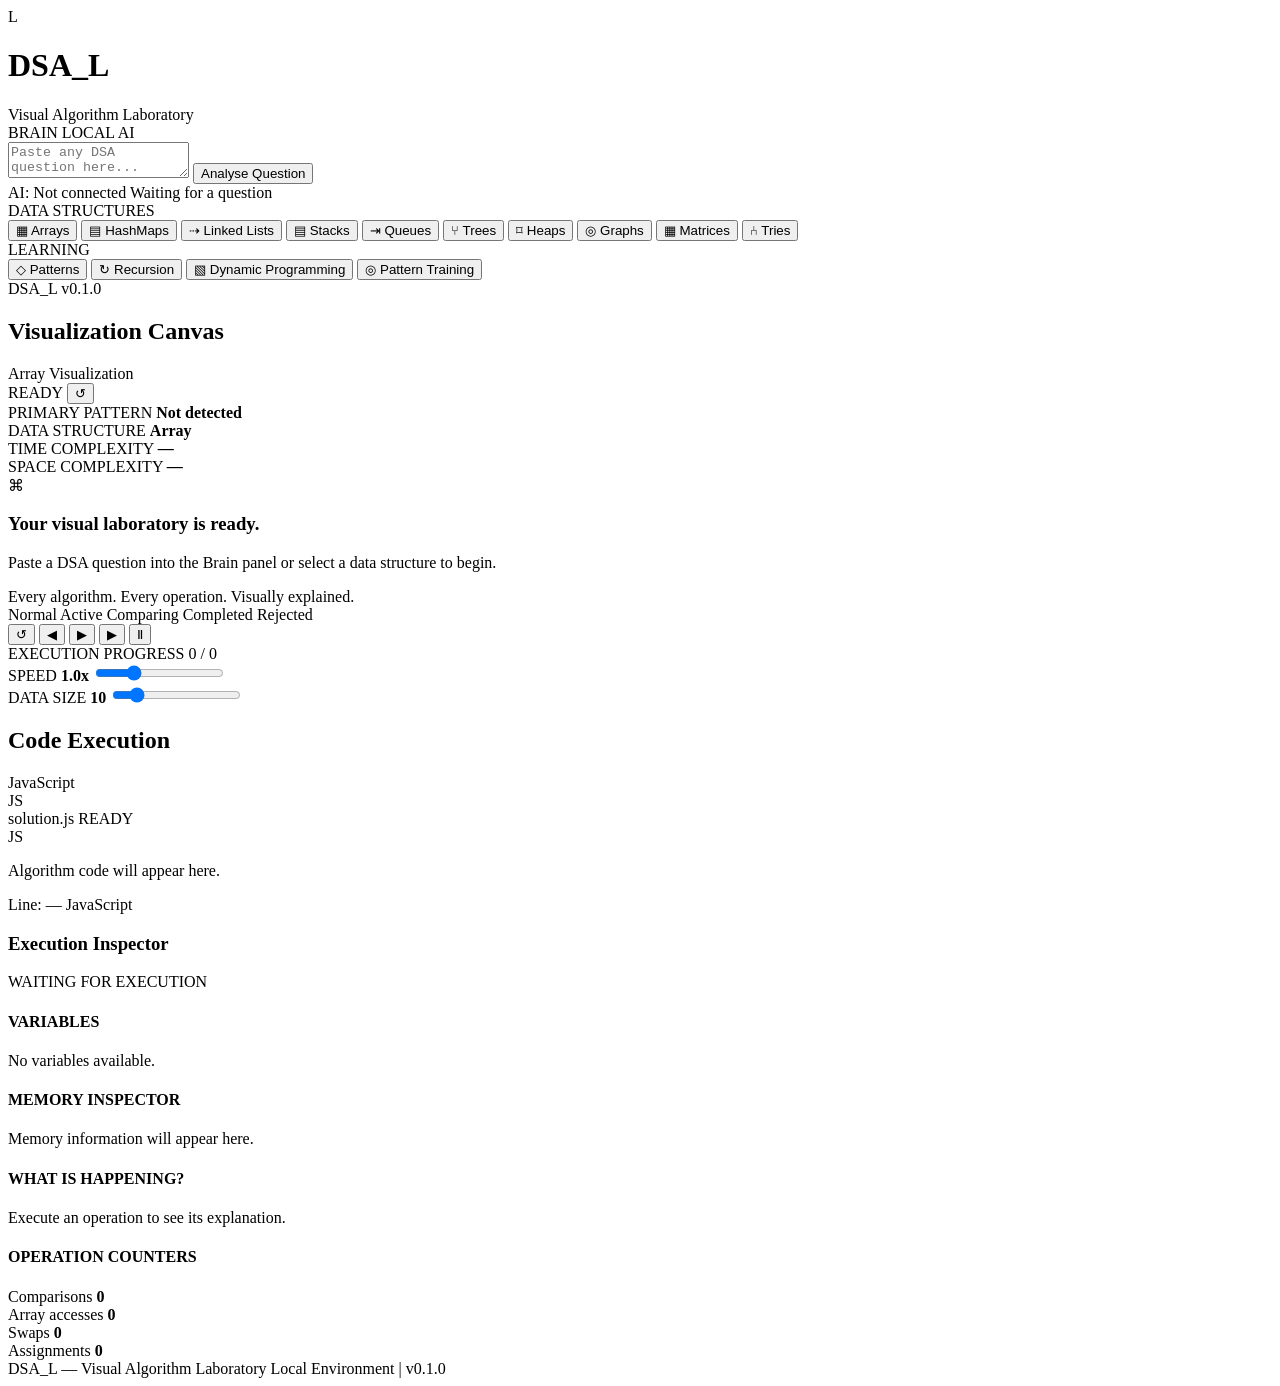
==== index.html @ 25a922da "chore: initialize dsa_l project foundation" ====
<!DOCTYPE html>
<html lang="en">

<head>
    <meta charset="UTF-8">
    <meta name="viewport" content="width=device-width, initial-scale=1.0">

    <meta name="description"
          content="DSA_L - An interactive visual learning laboratory for data structures and algorithms.">

    <title>DSA_L | Visual Algorithm Laboratory</title>

    <!-- Stylesheets -->
    <link rel="stylesheet" href="css/theme.css">
    <link rel="stylesheet" href="css/base.css">
    <link rel="stylesheet" href="css/layout.css">
    <link rel="stylesheet" href="css/animations.css">
</head>

<body>

    <div class="app-container">

        <!-- =========================================
             TOP: BRAIN / QUESTION ANALYSER
        ========================================== -->

        <header class="brain-header">

            <div class="brand">
                <div class="brand-icon">L</div>

                <div class="brand-info">
                    <h1>DSA_L</h1>
                    <span>Visual Algorithm Laboratory</span>
                </div>
            </div>

            <div class="brain-workspace">

                <div class="brain-title">
                    <span class="status-indicator"></span>
                    <span>BRAIN</span>
                    <span class="brain-model">LOCAL AI</span>
                </div>

                <div class="question-input-wrapper">

                    <textarea
                        id="questionInput"
                        placeholder="Paste any DSA question here... (LeetCode, HackerRank, Codeforces, etc.)"
                        rows="2"
                    ></textarea>

                    <button id="analyseButton" type="button">
                        Analyse Question
                    </button>

                </div>

                <div class="brain-status">
                    <span id="aiStatus">AI: Not connected</span>
                    <span id="analysisStatus">Waiting for a question</span>
                </div>

            </div>

        </header>


        <!-- =========================================
             MAIN APPLICATION WORKSPACE
        ========================================== -->

        <main class="main-workspace">

            <!-- LEFT: NAVIGATION SIDEBAR -->

            <aside class="sidebar">

                <div class="sidebar-section">

                    <div class="sidebar-heading">
                        DATA STRUCTURES
                    </div>

                    <nav id="structureNavigation">

                        <button class="nav-item active" data-structure="array">
                            <span class="nav-icon">▦</span>
                            <span>Arrays</span>
                        </button>

                        <button class="nav-item" data-structure="hashmap">
                            <span class="nav-icon">▤</span>
                            <span>HashMaps</span>
                        </button>

                        <button class="nav-item" data-structure="linked-list">
                            <span class="nav-icon">⇢</span>
                            <span>Linked Lists</span>
                        </button>

                        <button class="nav-item" data-structure="stack">
                            <span class="nav-icon">▤</span>
                            <span>Stacks</span>
                        </button>

                        <button class="nav-item" data-structure="queue">
                            <span class="nav-icon">⇥</span>
                            <span>Queues</span>
                        </button>

                        <button class="nav-item" data-structure="tree">
                            <span class="nav-icon">⑂</span>
                            <span>Trees</span>
                        </button>

                        <button class="nav-item" data-structure="heap">
                            <span class="nav-icon">⌑</span>
                            <span>Heaps</span>
                        </button>

                        <button class="nav-item" data-structure="graph">
                            <span class="nav-icon">◎</span>
                            <span>Graphs</span>
                        </button>

                        <button class="nav-item" data-structure="matrix">
                            <span class="nav-icon">▦</span>
                            <span>Matrices</span>
                        </button>

                        <button class="nav-item" data-structure="trie">
                            <span class="nav-icon">⑃</span>
                            <span>Tries</span>
                        </button>

                    </nav>

                </div>


                <div class="sidebar-section">

                    <div class="sidebar-heading">
                        LEARNING
                    </div>

                    <nav>

                        <button class="nav-item" data-section="patterns">
                            <span class="nav-icon">◇</span>
                            <span>Patterns</span>
                        </button>

                        <button class="nav-item" data-section="recursion">
                            <span class="nav-icon">↻</span>
                            <span>Recursion</span>
                        </button>

                        <button class="nav-item" data-section="dynamic-programming">
                            <span class="nav-icon">▧</span>
                            <span>Dynamic Programming</span>
                        </button>

                        <button class="nav-item" data-section="training">
                            <span class="nav-icon">◎</span>
                            <span>Pattern Training</span>
                        </button>

                    </nav>

                </div>


                <div class="sidebar-footer">
                    <span class="version-label">DSA_L</span>
                    <span class="version-number">v0.1.0</span>
                </div>

            </aside>


            <!-- CENTRE: VISUALIZATION CANVAS -->

            <section class="visualization-section">

                <div class="panel-header">

                    <div>
                        <h2>Visualization Canvas</h2>
                        <span id="visualizationSubtitle">
                            Array Visualization
                        </span>
                    </div>

                    <div class="canvas-actions">

                        <span class="execution-status" id="executionStatus">
                            READY
                        </span>

                        <button id="resetCanvasButton" type="button"
                                title="Reset visualization">
                            ↺
                        </button>

                    </div>

                </div>


                <!-- AI ANALYSIS SUMMARY -->

                <div class="analysis-summary" id="analysisSummary">

                    <div class="analysis-item">
                        <span>PRIMARY PATTERN</span>
                        <strong id="primaryPattern">Not detected</strong>
                    </div>

                    <div class="analysis-item">
                        <span>DATA STRUCTURE</span>
                        <strong id="detectedStructure">Array</strong>
                    </div>

                    <div class="analysis-item">
                        <span>TIME COMPLEXITY</span>
                        <strong id="timeComplexity">—</strong>
                    </div>

                    <div class="analysis-item">
                        <span>SPACE COMPLEXITY</span>
                        <strong id="spaceComplexity">—</strong>
                    </div>

                </div>


                <!-- ACTUAL VISUALIZATION AREA -->

                <div class="visualization-canvas" id="visualizationCanvas">

                    <div class="empty-state" id="emptyState">

                        <div class="empty-icon">⌘</div>

                        <h3>Your visual laboratory is ready.</h3>

                        <p>
                            Paste a DSA question into the Brain panel
                            or select a data structure to begin.
                        </p>

                        <span class="empty-hint">
                            Every algorithm. Every operation. Visually explained.
                        </span>

                    </div>

                </div>


                <!-- VISUALIZATION LEGEND -->

                <div class="visualization-legend">

                    <span>
                        <i class="legend-dot normal"></i>
                        Normal
                    </span>

                    <span>
                        <i class="legend-dot active"></i>
                        Active
                    </span>

                    <span>
                        <i class="legend-dot comparing"></i>
                        Comparing
                    </span>

                    <span>
                        <i class="legend-dot success"></i>
                        Completed
                    </span>

                    <span>
                        <i class="legend-dot rejected"></i>
                        Rejected
                    </span>

                </div>


                <!-- EXECUTION CONTROL CENTRE -->

                <div class="execution-controls">

                    <div class="player-buttons">

                        <button id="restartButton" type="button"
                                title="Restart">
                            ↺
                        </button>

                        <button id="previousButton" type="button"
                                title="Previous step">
                            ◀
                        </button>

                        <button id="playButton" type="button"
                                class="play-button"
                                title="Play">
                            ▶
                        </button>

                        <button id="nextButton" type="button"
                                title="Next step">
                            ▶
                        </button>

                        <button id="pauseButton" type="button"
                                title="Pause">
                            Ⅱ
                        </button>

                    </div>


                    <div class="progress-container">

                        <div class="progress-information">
                            <span>EXECUTION PROGRESS</span>
                            <span id="stepCounter">0 / 0</span>
                        </div>

                        <div class="progress-track">
                            <div class="progress-fill" id="progressFill"></div>
                        </div>

                    </div>


                    <div class="slider-controls">

                        <div class="slider-control">

                            <label for="speedSlider">
                                SPEED
                                <strong id="speedValue">1.0x</strong>
                            </label>

                            <input
                                type="range"
                                id="speedSlider"
                                min="0.25"
                                max="3"
                                step="0.25"
                                value="1"
                            >

                        </div>


                        <div class="slider-control">

                            <label for="sizeSlider">
                                DATA SIZE
                                <strong id="sizeValue">10</strong>
                            </label>

                            <input
                                type="range"
                                id="sizeSlider"
                                min="3"
                                max="50"
                                step="1"
                                value="10"
                            >

                        </div>

                    </div>

                </div>

            </section>


            <!-- RIGHT: JAVASCRIPT CODE PANEL -->

            <aside class="code-section">

                <div class="panel-header">

                    <div>
                        <h2>Code Execution</h2>
                        <span>JavaScript</span>
                    </div>

                    <div class="code-language">
                        JS
                    </div>

                </div>


                <div class="code-toolbar">

                    <span id="codeFileName">
                        solution.js
                    </span>

                    <span id="codeExecutionStatus">
                        READY
                    </span>

                </div>


                <div class="code-editor" id="codeEditor">

                    <div class="code-empty-state">
                        <span>JS</span>
                        <p>
                            Algorithm code will appear here.
                        </p>
                    </div>

                </div>


                <div class="code-footer">

                    <span id="currentLine">
                        Line: —
                    </span>

                    <span>
                        JavaScript
                    </span>

                </div>

            </aside>

        </main>


        <!-- =========================================
             BOTTOM: INSPECTOR / DEBUGGER
        ========================================== -->

        <section class="inspector-section">

            <div class="inspector-header">

                <h3>Execution Inspector</h3>

                <span id="inspectorStatus">
                    WAITING FOR EXECUTION
                </span>

            </div>


            <div class="inspector-grid">

                <!-- VARIABLES -->

                <div class="inspector-panel">

                    <h4>VARIABLES</h4>

                    <div id="variablesPanel">
                        <span class="inspector-placeholder">
                            No variables available.
                        </span>
                    </div>

                </div>


                <!-- MEMORY -->

                <div class="inspector-panel">

                    <h4>MEMORY INSPECTOR</h4>

                    <div id="memoryPanel">
                        <span class="inspector-placeholder">
                            Memory information will appear here.
                        </span>
                    </div>

                </div>


                <!-- OPERATION EXPLANATION -->

                <div class="inspector-panel">

                    <h4>WHAT IS HAPPENING?</h4>

                    <div id="operationPanel">
                        <span class="inspector-placeholder">
                            Execute an operation to see its explanation.
                        </span>
                    </div>

                </div>


                <!-- COMPLEXITY -->

                <div class="inspector-panel">

                    <h4>OPERATION COUNTERS</h4>

                    <div id="complexityPanel">

                        <div class="counter-row">
                            <span>Comparisons</span>
                            <strong id="comparisonCount">0</strong>
                        </div>

                        <div class="counter-row">
                            <span>Array accesses</span>
                            <strong id="accessCount">0</strong>
                        </div>

                        <div class="counter-row">
                            <span>Swaps</span>
                            <strong id="swapCount">0</strong>
                        </div>

                        <div class="counter-row">
                            <span>Assignments</span>
                            <strong id="assignmentCount">0</strong>
                        </div>

                    </div>

                </div>

            </div>

        </section>


        <!-- APPLICATION FOOTER -->

        <footer class="app-footer">

            <span>DSA_L — Visual Algorithm Laboratory</span>

            <span>
                Local Environment |
                <span id="appVersion">v0.1.0</span>
            </span>

        </footer>

    </div>


    <!-- Application Entry Point -->

    <script type="module" src="js/app.js"></script>

</body>

</html>
---- css/theme.css ----
/* ============================================
   DSA_L — DESIGN SYSTEM
   File: css/theme.css
============================================ */


/* ============================================
   1. COLOR SYSTEM
============================================ */

:root {

    /* Application backgrounds */

    --bg-primary: #101216;
    --bg-secondary: #15181e;
    --bg-tertiary: #1b1f27;

    /* Panel backgrounds */

    --panel-primary: #181c23;
    --panel-secondary: #1e232c;
    --panel-hover: #252b35;

    /* Borders */

    --border-primary: #2a303a;
    --border-secondary: #343c48;

    /* Text */

    --text-primary: #e8ecf2;
    --text-secondary: #a0a9b7;
    --text-muted: #6f7a89;

    /* Accent */

    --accent-primary: #6b9cff;
    --accent-hover: #86adff;
    --accent-background: rgba(107, 156, 255, 0.12);

    /* Status colors */

    --status-success: #65c995;
    --status-warning: #e6b566;
    --status-error: #e77b83;
    --status-info: #73b9e8;

    /* Visualization colors */

    --viz-normal: #46566d;
    --viz-active: #e6bd64;
    --viz-comparing: #e99a57;
    --viz-success: #65c995;
    --viz-rejected: #e77b83;
    --viz-reference: #a58bea;

    /* Code editor */

    --code-background: #13161c;
    --code-line-highlight: rgba(107, 156, 255, 0.13);
    --code-line-border: #6b9cff;

    --code-keyword: #c792ea;
    --code-function: #82aaff;
    --code-string: #c3e88d;
    --code-number: #f78c6c;
    --code-comment: #697586;
    --code-variable: #e8ecf2;
    --code-operator: #89ddff;

    /* Dimensions */

    --header-height: 120px;
    --sidebar-width: 210px;
    --code-panel-width: 36%;
    --inspector-height: 190px;

    /* Typography */

    --font-primary: 'Inter', 'Segoe UI', sans-serif;
    --font-code: 'JetBrains Mono', 'Fira Code', monospace;

    /* Font sizes */

    --font-xs: 11px;
    --font-sm: 12px;
    --font-md: 14px;
    --font-lg: 16px;
    --font-xl: 20px;
    --font-2xl: 24px;

    /* Border radius */

    --radius-sm: 4px;
    --radius-md: 7px;
    --radius-lg: 10px;

    /* Spacing */

    --space-1: 4px;
    --space-2: 8px;
    --space-3: 12px;
    --space-4: 16px;
    --space-5: 20px;
    --space-6: 24px;

    /* Animation */

    --transition-fast: 120ms ease;
    --transition-normal: 200ms ease;
    --transition-slow: 300ms ease;

}


/* ============================================
   2. LIGHT THEME VARIABLES
============================================ */

[data-theme="light"] {

    --bg-primary: #f2f4f7;
    --bg-secondary: #e9edf2;
    --bg-tertiary: #dfe4eb;

    --panel-primary: #ffffff;
    --panel-secondary: #f5f7fa;
    --panel-hover: #edf1f6;

    --border-primary: #d9dfe8;
    --border-secondary: #c7cfda;

    --text-primary: #202936;
    --text-secondary: #566273;
    --text-muted: #7b8796;

    --accent-primary: #3979dc;
    --accent-hover: #2867c7;
    --accent-background: rgba(57, 121, 220, 0.10);

    --code-background: #f5f7fa;
    --code-line-highlight: rgba(57, 121, 220, 0.10);
    --code-line-border: #3979dc;

}


/* ============================================
   3. VISUALIZATION STATE COLORS
============================================ */

:root {

    --state-idle: var(--viz-normal);
    --state-active: var(--viz-active);
    --state-comparing: var(--viz-comparing);
    --state-completed: var(--viz-success);
    --state-rejected: var(--viz-rejected);

}


/* ============================================
   4. SHADOWS
============================================ */

:root {

    --shadow-subtle:
        0 1px 3px rgba(0, 0, 0, 0.15);

    --shadow-panel:
        0 2px 8px rgba(0, 0, 0, 0.12);

}


/* ============================================
   5. GLOBAL TRANSITIONS
============================================ */

:root {

    --transition-panel:
        background-color var(--transition-normal),
        border-color var(--transition-normal);

    --transition-interaction:
        background-color var(--transition-fast),
        color var(--transition-fast),
        border-color var(--transition-fast);

}
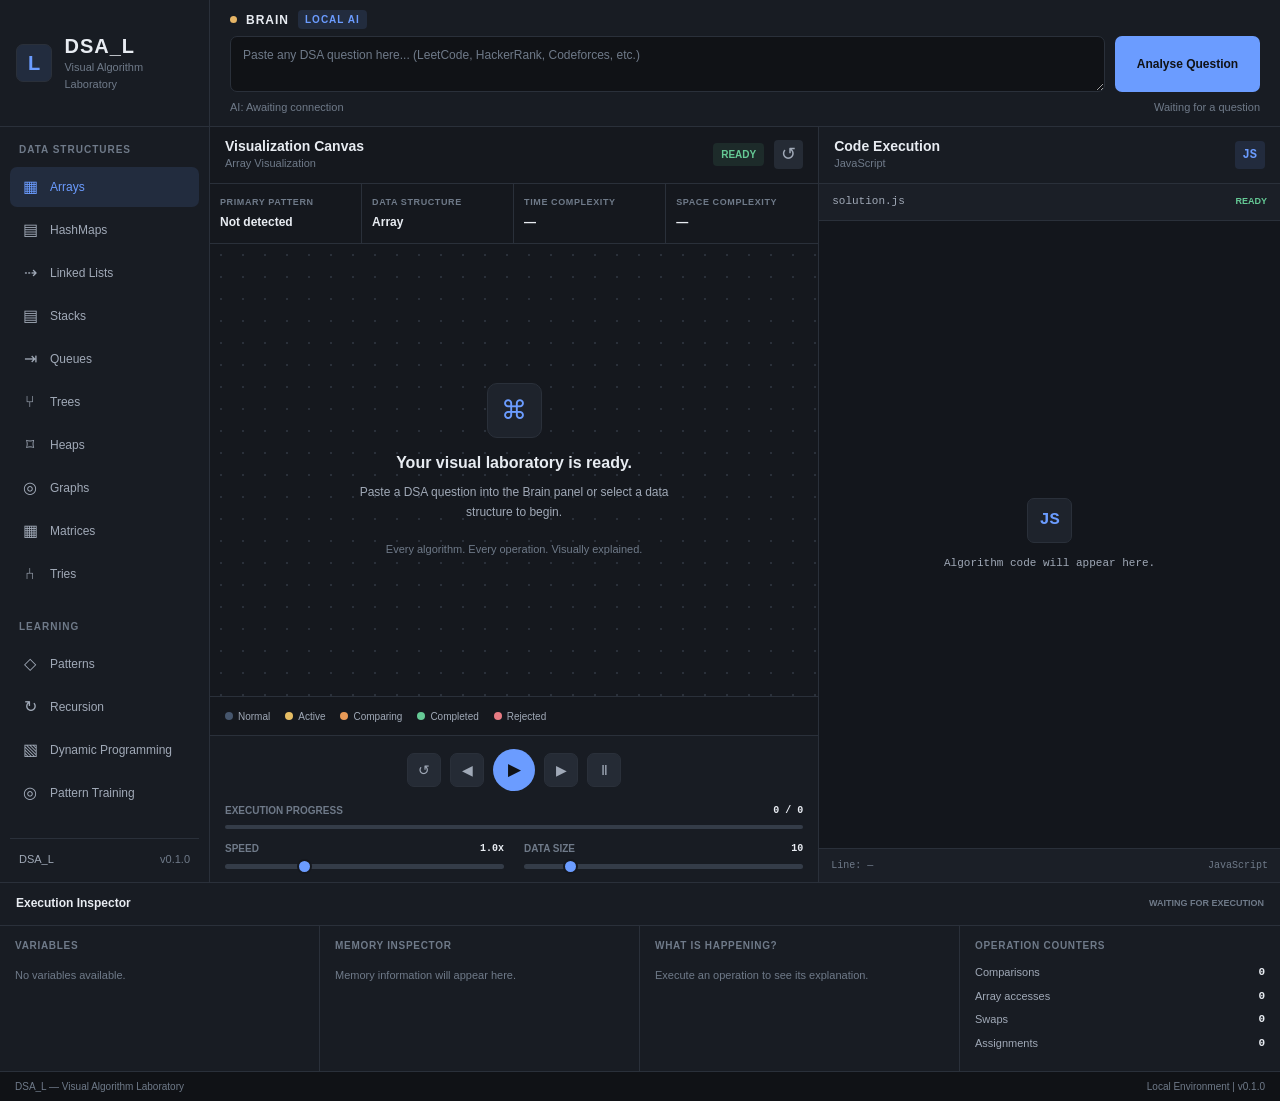
==== commit 95e5b674: "feat: implement reusable array visualization component" ====
--- a/index.html
+++ b/index.html
@@ -15,6 +15,7 @@
     <link rel="stylesheet" href="css/base.css">
     <link rel="stylesheet" href="css/layout.css">
     <link rel="stylesheet" href="css/animations.css">
+    <link rel="stylesheet" href="css/components/array-visualizer.css">
 </head>
 
 <body>
--- a/css/base.css
+++ b/css/base.css
@@ -0,0 +1,303 @@
+/* ============================================
+   DSA_L — GLOBAL BASE STYLES
+   File: css/base.css
+============================================ */
+
+
+/* ============================================
+   1. CSS RESET
+============================================ */
+
+*,
+*::before,
+*::after {
+    box-sizing: border-box;
+    margin: 0;
+    padding: 0;
+}
+
+
+/* ============================================
+   2. HTML & BODY
+============================================ */
+
+html {
+    min-width: 320px;
+    scroll-behavior: smooth;
+}
+
+body {
+    min-height: 100vh;
+
+    background: var(--bg-primary);
+    color: var(--text-primary);
+
+    font-family: var(--font-primary);
+    font-size: var(--font-md);
+    line-height: 1.5;
+
+    overflow-x: hidden;
+
+    -webkit-font-smoothing: antialiased;
+    -moz-osx-font-smoothing: grayscale;
+}
+
+
+/* ============================================
+   3. TYPOGRAPHY
+============================================ */
+
+h1,
+h2,
+h3,
+h4,
+h5,
+h6 {
+    color: var(--text-primary);
+    font-weight: 600;
+    line-height: 1.3;
+}
+
+p {
+    color: var(--text-secondary);
+}
+
+small {
+    font-size: var(--font-xs);
+}
+
+code,
+pre,
+kbd {
+    font-family: var(--font-code);
+}
+
+button,
+input,
+textarea,
+select {
+    font: inherit;
+}
+
+
+/* ============================================
+   4. BUTTON RESET
+============================================ */
+
+button {
+    border: none;
+    outline: none;
+
+    background: transparent;
+    color: inherit;
+
+    cursor: pointer;
+
+    -webkit-tap-highlight-color: transparent;
+}
+
+button:disabled {
+    cursor: not-allowed;
+    opacity: 0.45;
+}
+
+
+/* ============================================
+   5. INPUTS & TEXTAREAS
+============================================ */
+
+input,
+textarea,
+select {
+    color: var(--text-primary);
+    background: var(--panel-secondary);
+
+    border: 1px solid var(--border-primary);
+    border-radius: var(--radius-md);
+
+    outline: none;
+
+    transition:
+        border-color var(--transition-fast),
+        background-color var(--transition-fast);
+}
+
+input:focus,
+textarea:focus,
+select:focus {
+    border-color: var(--accent-primary);
+}
+
+textarea {
+    resize: vertical;
+}
+
+input::placeholder,
+textarea::placeholder {
+    color: var(--text-muted);
+}
+
+
+/* ============================================
+   6. RANGE SLIDERS
+============================================ */
+
+input[type="range"] {
+    width: 100%;
+    height: 5px;
+
+    appearance: none;
+    -webkit-appearance: none;
+
+    background: var(--border-secondary);
+    border: none;
+    border-radius: 20px;
+
+    cursor: pointer;
+}
+
+input[type="range"]::-webkit-slider-thumb {
+    appearance: none;
+    -webkit-appearance: none;
+
+    width: 15px;
+    height: 15px;
+
+    background: var(--accent-primary);
+
+    border: 2px solid var(--bg-secondary);
+    border-radius: 50%;
+
+    cursor: grab;
+}
+
+input[type="range"]::-moz-range-thumb {
+    width: 12px;
+    height: 12px;
+
+    background: var(--accent-primary);
+
+    border: 2px solid var(--bg-secondary);
+    border-radius: 50%;
+
+    cursor: grab;
+}
+
+
+/* ============================================
+   7. LINKS
+============================================ */
+
+a {
+    color: var(--accent-primary);
+    text-decoration: none;
+}
+
+a:hover {
+    color: var(--accent-hover);
+}
+
+
+/* ============================================
+   8. SCROLLBARS
+============================================ */
+
+* {
+    scrollbar-width: thin;
+    scrollbar-color:
+        var(--border-secondary)
+        transparent;
+}
+
+::-webkit-scrollbar {
+    width: 7px;
+    height: 7px;
+}
+
+::-webkit-scrollbar-track {
+    background: transparent;
+}
+
+::-webkit-scrollbar-thumb {
+    background: var(--border-secondary);
+    border-radius: 10px;
+}
+
+::-webkit-scrollbar-thumb:hover {
+    background: var(--text-muted);
+}
+
+
+/* ============================================
+   9. SELECTION
+============================================ */
+
+::selection {
+    background: var(--accent-background);
+    color: var(--text-primary);
+}
+
+
+/* ============================================
+   10. FOCUS ACCESSIBILITY
+============================================ */
+
+:focus-visible {
+    outline: 2px solid var(--accent-primary);
+    outline-offset: 3px;
+}
+
+
+/* ============================================
+   11. UTILITY CLASSES
+============================================ */
+
+.hidden {
+    display: none !important;
+}
+
+.text-muted {
+    color: var(--text-muted);
+}
+
+.text-secondary {
+    color: var(--text-secondary);
+}
+
+.text-accent {
+    color: var(--accent-primary);
+}
+
+.text-success {
+    color: var(--status-success);
+}
+
+.text-warning {
+    color: var(--status-warning);
+}
+
+.text-error {
+    color: var(--status-error);
+}
+
+.mono {
+    font-family: var(--font-code);
+}
+
+
+/* ============================================
+   12. REDUCED MOTION ACCESSIBILITY
+============================================ */
+
+@media (prefers-reduced-motion: reduce) {
+
+    *,
+    *::before,
+    *::after {
+        scroll-behavior: auto !important;
+        animation-duration: 0.01ms !important;
+        animation-iteration-count: 1 !important;
+        transition-duration: 0.01ms !important;
+    }
+
+}
--- a/css/layout.css
+++ b/css/layout.css
@@ -0,0 +1,1047 @@
+/* ============================================
+   DSA_L — APPLICATION LAYOUT
+   File: css/layout.css
+============================================ */
+
+
+/* ============================================
+   1. APPLICATION CONTAINER
+============================================ */
+
+.app-container {
+    width: 100%;
+    min-height: 100vh;
+
+    display: flex;
+    flex-direction: column;
+
+    background: var(--bg-primary);
+}
+
+
+/* ============================================
+   2. TOP BRAIN HEADER
+============================================ */
+
+.brain-header {
+    min-height: var(--header-height);
+
+    display: grid;
+    grid-template-columns: var(--sidebar-width) minmax(0, 1fr);
+
+    background: var(--panel-primary);
+    border-bottom: 1px solid var(--border-primary);
+}
+
+
+/* BRAND */
+
+.brand {
+    display: flex;
+    align-items: center;
+    gap: 12px;
+
+    padding: 16px;
+
+    border-right: 1px solid var(--border-primary);
+}
+
+.brand-icon {
+    width: 38px;
+    height: 38px;
+
+    display: flex;
+    align-items: center;
+    justify-content: center;
+
+    background: var(--accent-background);
+    color: var(--accent-primary);
+
+    border: 1px solid var(--border-primary);
+    border-radius: var(--radius-md);
+
+    font-size: 20px;
+    font-weight: 700;
+}
+
+.brand-info h1 {
+    font-size: var(--font-xl);
+    letter-spacing: 1px;
+}
+
+.brand-info span {
+    display: block;
+
+    color: var(--text-muted);
+    font-size: var(--font-xs);
+}
+
+
+/* BRAIN WORKSPACE */
+
+.brain-workspace {
+    min-width: 0;
+
+    display: flex;
+    flex-direction: column;
+    justify-content: center;
+    gap: 7px;
+
+    padding: 10px 20px;
+}
+
+.brain-title {
+    display: flex;
+    align-items: center;
+    gap: 9px;
+
+    color: var(--text-primary);
+
+    font-size: var(--font-sm);
+    font-weight: 700;
+    letter-spacing: 1px;
+}
+
+.status-indicator {
+    width: 7px;
+    height: 7px;
+
+    background: var(--status-warning);
+    border-radius: 50%;
+}
+
+.brain-model {
+    padding: 2px 7px;
+
+    color: var(--accent-primary);
+    background: var(--accent-background);
+
+    border-radius: var(--radius-sm);
+
+    font-size: 10px;
+}
+
+.question-input-wrapper {
+    display: flex;
+    align-items: stretch;
+    gap: 10px;
+}
+
+.question-input-wrapper textarea {
+    flex: 1;
+    min-width: 0;
+    min-height: 43px;
+    max-height: 100px;
+
+    padding: 9px 12px;
+
+    background: var(--bg-primary);
+
+    font-size: var(--font-sm);
+}
+
+#analyseButton {
+    min-width: 145px;
+
+    padding: 0 15px;
+
+    background: var(--accent-primary);
+    color: #101216;
+
+    border-radius: var(--radius-md);
+
+    font-size: var(--font-sm);
+    font-weight: 600;
+
+    transition: var(--transition-interaction);
+}
+
+#analyseButton:hover {
+    background: var(--accent-hover);
+}
+
+.brain-status {
+    display: flex;
+    justify-content: space-between;
+    gap: 10px;
+
+    color: var(--text-muted);
+    font-size: var(--font-xs);
+}
+
+
+/* ============================================
+   3. MAIN WORKSPACE GRID
+============================================ */
+
+.main-workspace {
+    flex: 1;
+    min-height: 600px;
+
+    display: grid;
+
+    grid-template-columns:
+        var(--sidebar-width)
+        minmax(0, 1fr)
+        var(--code-panel-width);
+
+    background: var(--bg-primary);
+}
+
+
+/* ============================================
+   4. LEFT SIDEBAR
+============================================ */
+
+.sidebar {
+    min-width: 0;
+
+    display: flex;
+    flex-direction: column;
+
+    padding: 15px 10px;
+
+    background: var(--panel-primary);
+    border-right: 1px solid var(--border-primary);
+}
+
+.sidebar-section {
+    margin-bottom: 25px;
+}
+
+.sidebar-heading {
+    padding: 0 9px;
+    margin-bottom: 10px;
+
+    color: var(--text-muted);
+
+    font-size: 10px;
+    font-weight: 700;
+    letter-spacing: 1px;
+}
+
+.sidebar nav {
+    display: flex;
+    flex-direction: column;
+    gap: 3px;
+}
+
+.nav-item {
+    width: 100%;
+    min-height: 37px;
+
+    display: flex;
+    align-items: center;
+    gap: 10px;
+
+    padding: 8px 10px;
+
+    color: var(--text-secondary);
+
+    border-radius: var(--radius-md);
+
+    text-align: left;
+    font-size: var(--font-sm);
+
+    transition: var(--transition-interaction);
+}
+
+.nav-item:hover {
+    background: var(--panel-hover);
+    color: var(--text-primary);
+}
+
+.nav-item.active {
+    background: var(--accent-background);
+    color: var(--accent-primary);
+}
+
+.nav-icon {
+    width: 20px;
+
+    display: inline-flex;
+    justify-content: center;
+
+    font-size: 16px;
+}
+
+.sidebar-footer {
+    margin-top: auto;
+    padding: 12px 9px 0;
+
+    display: flex;
+    justify-content: space-between;
+
+    border-top: 1px solid var(--border-primary);
+
+    font-size: var(--font-xs);
+}
+
+.version-label {
+    color: var(--text-secondary);
+}
+
+.version-number {
+    color: var(--text-muted);
+}
+
+
+/* ============================================
+   5. VISUALIZATION SECTION
+============================================ */
+
+.visualization-section {
+    min-width: 0;
+    min-height: 0;
+
+    display: flex;
+    flex-direction: column;
+
+    background: var(--bg-secondary);
+
+    border-right: 1px solid var(--border-primary);
+}
+
+
+/* COMMON PANEL HEADER */
+
+.panel-header {
+    min-height: 57px;
+
+    display: flex;
+    align-items: center;
+    justify-content: space-between;
+    gap: 10px;
+
+    padding: 10px 15px;
+
+    border-bottom: 1px solid var(--border-primary);
+}
+
+.panel-header h2 {
+    font-size: var(--font-md);
+}
+
+.panel-header > div:first-child > span {
+    display: block;
+
+    color: var(--text-muted);
+    font-size: var(--font-xs);
+}
+
+.canvas-actions {
+    display: flex;
+    align-items: center;
+    gap: 10px;
+}
+
+.execution-status {
+    padding: 4px 8px;
+
+    color: var(--status-success);
+    background: rgba(101, 201, 149, 0.10);
+
+    border-radius: var(--radius-sm);
+
+    font-size: 10px;
+    font-weight: 700;
+}
+
+#resetCanvasButton {
+    width: 29px;
+    height: 29px;
+
+    color: var(--text-secondary);
+    background: var(--panel-hover);
+
+    border-radius: var(--radius-sm);
+
+    font-size: 18px;
+}
+
+
+/* ANALYSIS SUMMARY */
+
+.analysis-summary {
+    display: grid;
+    grid-template-columns: repeat(4, minmax(0, 1fr));
+
+    border-bottom: 1px solid var(--border-primary);
+}
+
+.analysis-item {
+    min-width: 0;
+
+    display: flex;
+    flex-direction: column;
+    gap: 4px;
+
+    padding: 12px 10px;
+
+    border-right: 1px solid var(--border-primary);
+}
+
+.analysis-item:last-child {
+    border-right: none;
+}
+
+.analysis-item span {
+    color: var(--text-muted);
+
+    font-size: 9px;
+    font-weight: 700;
+    letter-spacing: 0.6px;
+}
+
+.analysis-item strong {
+    overflow-wrap: anywhere;
+
+    color: var(--text-primary);
+    font-size: var(--font-sm);
+    font-weight: 600;
+}
+
+
+/* VISUALIZATION CANVAS */
+
+.visualization-canvas {
+    flex: 1;
+    min-height: 280px;
+    min-width: 0;
+
+    position: relative;
+
+    display: flex;
+    align-items: center;
+    justify-content: center;
+
+    padding: 20px;
+
+    overflow: auto;
+
+    background-color: var(--bg-secondary);
+
+    background-image:
+        radial-gradient(
+            var(--border-primary) 0.8px,
+            transparent 0.8px
+        );
+
+    background-size: 22px 22px;
+}
+
+.empty-state {
+    max-width: 330px;
+
+    display: flex;
+    flex-direction: column;
+    align-items: center;
+
+    text-align: center;
+}
+
+.empty-icon {
+    width: 55px;
+    height: 55px;
+
+    display: flex;
+    align-items: center;
+    justify-content: center;
+
+    margin-bottom: 15px;
+
+    background: var(--panel-secondary);
+    color: var(--accent-primary);
+
+    border: 1px solid var(--border-primary);
+    border-radius: var(--radius-lg);
+
+    font-size: 26px;
+}
+
+.empty-state h3 {
+    margin-bottom: 8px;
+    font-size: var(--font-lg);
+}
+
+.empty-state p {
+    font-size: var(--font-sm);
+    line-height: 1.7;
+}
+
+.empty-hint {
+    margin-top: 18px;
+
+    color: var(--text-muted);
+    font-size: var(--font-xs);
+}
+
+
+/* VISUALIZATION LEGEND */
+
+.visualization-legend {
+    min-height: 40px;
+
+    display: flex;
+    align-items: center;
+    flex-wrap: wrap;
+    gap: 15px;
+
+    padding: 8px 15px;
+
+    border-top: 1px solid var(--border-primary);
+    border-bottom: 1px solid var(--border-primary);
+}
+
+.visualization-legend span {
+    display: flex;
+    align-items: center;
+    gap: 5px;
+
+    color: var(--text-secondary);
+    font-size: 10px;
+}
+
+.legend-dot {
+    width: 8px;
+    height: 8px;
+
+    display: inline-block;
+
+    border-radius: 50%;
+}
+
+.legend-dot.normal {
+    background: var(--viz-normal);
+}
+
+.legend-dot.active {
+    background: var(--viz-active);
+}
+
+.legend-dot.comparing {
+    background: var(--viz-comparing);
+}
+
+.legend-dot.success {
+    background: var(--viz-success);
+}
+
+.legend-dot.rejected {
+    background: var(--viz-rejected);
+}
+
+
+/* ============================================
+   6. EXECUTION CONTROLS
+============================================ */
+
+.execution-controls {
+    display: flex;
+    flex-direction: column;
+    gap: 12px;
+
+    padding: 13px 15px;
+
+    background: var(--panel-primary);
+}
+
+
+/* PLAYER BUTTONS */
+
+.player-buttons {
+    display: flex;
+    align-items: center;
+    justify-content: center;
+    gap: 9px;
+}
+
+.player-buttons button {
+    width: 34px;
+    height: 34px;
+
+    background: var(--panel-hover);
+    color: var(--text-secondary);
+
+    border: 1px solid var(--border-primary);
+    border-radius: var(--radius-md);
+
+    transition: var(--transition-interaction);
+}
+
+.player-buttons button:hover {
+    color: var(--text-primary);
+    border-color: var(--accent-primary);
+}
+
+.player-buttons .play-button {
+    width: 42px;
+    height: 42px;
+
+    background: var(--accent-primary);
+    color: #101216;
+
+    border: none;
+    border-radius: 50%;
+
+    font-size: 17px;
+}
+
+
+/* PROGRESS */
+
+.progress-container {
+    display: flex;
+    flex-direction: column;
+    gap: 7px;
+}
+
+.progress-information {
+    display: flex;
+    justify-content: space-between;
+
+    color: var(--text-muted);
+    font-size: 10px;
+    font-weight: 600;
+}
+
+#stepCounter {
+    color: var(--text-primary);
+    font-family: var(--font-code);
+}
+
+.progress-track {
+    width: 100%;
+    height: 4px;
+
+    overflow: hidden;
+
+    background: var(--border-secondary);
+    border-radius: 10px;
+}
+
+.progress-fill {
+    width: 0%;
+    height: 100%;
+
+    background: var(--accent-primary);
+    border-radius: inherit;
+}
+
+
+/* SPEED AND SIZE SLIDERS */
+
+.slider-controls {
+    display: grid;
+    grid-template-columns: repeat(2, minmax(0, 1fr));
+    gap: 20px;
+}
+
+.slider-control {
+    min-width: 0;
+
+    display: flex;
+    flex-direction: column;
+    gap: 8px;
+}
+
+.slider-control label {
+    display: flex;
+    justify-content: space-between;
+    gap: 8px;
+
+    color: var(--text-muted);
+
+    font-size: 10px;
+    font-weight: 700;
+}
+
+.slider-control label strong {
+    color: var(--text-primary);
+    font-family: var(--font-code);
+}
+
+
+/* ============================================
+   7. RIGHT JAVASCRIPT CODE PANEL
+============================================ */
+
+.code-section {
+    min-width: 0;
+    min-height: 0;
+
+    display: flex;
+    flex-direction: column;
+
+    background: var(--panel-primary);
+}
+
+
+/* CODE TOOLBAR */
+
+.code-toolbar {
+    min-height: 37px;
+
+    display: flex;
+    align-items: center;
+    justify-content: space-between;
+
+    padding: 0 13px;
+
+    background: var(--bg-tertiary);
+
+    border-bottom: 1px solid var(--border-primary);
+}
+
+#codeFileName {
+    color: var(--text-secondary);
+    font-family: var(--font-code);
+    font-size: var(--font-xs);
+}
+
+#codeExecutionStatus {
+    color: var(--status-success);
+    font-size: 9px;
+    font-weight: 700;
+}
+
+.code-language {
+    padding: 5px 8px;
+
+    color: var(--accent-primary);
+    background: var(--accent-background);
+
+    border-radius: var(--radius-sm);
+
+    font-family: var(--font-code);
+    font-size: var(--font-sm);
+    font-weight: 700;
+}
+
+
+/* CODE EDITOR */
+
+.code-editor {
+    flex: 1;
+    min-height: 300px;
+    min-width: 0;
+
+    overflow: auto;
+
+    background: var(--code-background);
+
+    font-family: var(--font-code);
+    font-size: 12px;
+}
+
+.code-empty-state {
+    height: 100%;
+
+    display: flex;
+    flex-direction: column;
+    align-items: center;
+    justify-content: center;
+
+    gap: 12px;
+
+    color: var(--text-muted);
+}
+
+.code-empty-state > span {
+    width: 45px;
+    height: 45px;
+
+    display: flex;
+    align-items: center;
+    justify-content: center;
+
+    background: var(--panel-secondary);
+    color: var(--accent-primary);
+
+    border: 1px solid var(--border-primary);
+    border-radius: var(--radius-md);
+
+    font-size: 17px;
+    font-weight: 700;
+}
+
+.code-empty-state p {
+    font-size: var(--font-xs);
+}
+
+
+/* CODE FOOTER */
+
+.code-footer {
+    min-height: 34px;
+
+    display: flex;
+    justify-content: space-between;
+    align-items: center;
+
+    padding: 0 12px;
+
+    color: var(--text-muted);
+    background: var(--bg-tertiary);
+
+    border-top: 1px solid var(--border-primary);
+
+    font-family: var(--font-code);
+    font-size: 10px;
+}
+
+
+/* ============================================
+   8. BOTTOM EXECUTION INSPECTOR
+============================================ */
+
+.inspector-section {
+    background: var(--panel-primary);
+
+    border-top: 1px solid var(--border-primary);
+}
+
+.inspector-header {
+    min-height: 43px;
+
+    display: flex;
+    align-items: center;
+    justify-content: space-between;
+
+    padding: 10px 16px;
+
+    border-bottom: 1px solid var(--border-primary);
+}
+
+.inspector-header h3 {
+    font-size: var(--font-sm);
+}
+
+.inspector-header > span {
+    color: var(--text-muted);
+    font-size: 9px;
+    font-weight: 700;
+}
+
+.inspector-grid {
+    display: grid;
+    grid-template-columns: repeat(4, minmax(0, 1fr));
+}
+
+.inspector-panel {
+    min-width: 0;
+    min-height: 120px;
+
+    padding: 13px 15px;
+
+    border-right: 1px solid var(--border-primary);
+}
+
+.inspector-panel:last-child {
+    border-right: none;
+}
+
+.inspector-panel h4 {
+    margin-bottom: 12px;
+
+    color: var(--text-muted);
+
+    font-size: 10px;
+    font-weight: 700;
+    letter-spacing: 0.7px;
+}
+
+.inspector-placeholder {
+    color: var(--text-muted);
+    font-size: var(--font-xs);
+}
+
+.counter-row {
+    display: flex;
+    justify-content: space-between;
+
+    margin-bottom: 7px;
+
+    color: var(--text-secondary);
+    font-size: var(--font-xs);
+}
+
+.counter-row strong {
+    color: var(--text-primary);
+    font-family: var(--font-code);
+}
+
+
+/* ============================================
+   9. APPLICATION FOOTER
+============================================ */
+
+.app-footer {
+    min-height: 30px;
+
+    display: flex;
+    justify-content: space-between;
+    align-items: center;
+
+    padding: 5px 15px;
+
+    background: var(--bg-primary);
+
+    border-top: 1px solid var(--border-primary);
+
+    color: var(--text-muted);
+    font-size: 10px;
+}
+
+
+/* ============================================
+   10. RESPONSIVE LAYOUT
+============================================ */
+
+
+/* Medium desktop / smaller laptop */
+
+@media (max-width: 1200px) {
+
+    :root {
+        --sidebar-width: 175px;
+        --code-panel-width: 38%;
+    }
+
+    .analysis-item {
+        padding: 10px 7px;
+    }
+
+    .analysis-item span {
+        font-size: 8px;
+    }
+
+    .visualization-legend {
+        gap: 9px;
+    }
+
+}
+
+
+/* Tablet / narrow workspace */
+
+@media (max-width: 900px) {
+
+    .main-workspace {
+        grid-template-columns:
+            155px
+            minmax(0, 1fr);
+    }
+
+    .code-section {
+        grid-column: 1 / -1;
+
+        min-height: 450px;
+
+        border-top: 1px solid var(--border-primary);
+    }
+
+    .code-editor {
+        min-height: 350px;
+    }
+
+    .inspector-grid {
+        grid-template-columns: repeat(2, minmax(0, 1fr));
+    }
+
+    .inspector-panel:nth-child(2) {
+        border-right: none;
+    }
+
+    .inspector-panel:nth-child(-n+2) {
+        border-bottom: 1px solid var(--border-primary);
+    }
+
+}
+
+
+/* Mobile */
+
+@media (max-width: 600px) {
+
+    .brain-header {
+        grid-template-columns: 1fr;
+    }
+
+    .brand {
+        min-height: 65px;
+
+        border-right: none;
+        border-bottom: 1px solid var(--border-primary);
+    }
+
+    .brain-workspace {
+        padding: 12px;
+    }
+
+    .question-input-wrapper {
+        flex-direction: column;
+    }
+
+    #analyseButton {
+        min-height: 40px;
+    }
+
+    .main-workspace {
+        grid-template-columns: 1fr;
+    }
+
+    .sidebar {
+        border-right: none;
+        border-bottom: 1px solid var(--border-primary);
+    }
+
+    .sidebar nav {
+        display: grid;
+        grid-template-columns: repeat(2, minmax(0, 1fr));
+    }
+
+    .sidebar-footer {
+        display: none;
+    }
+
+    .visualization-section {
+        min-height: 650px;
+    }
+
+    .analysis-summary {
+        grid-template-columns: repeat(2, minmax(0, 1fr));
+    }
+
+    .analysis-item:nth-child(2) {
+        border-right: none;
+    }
+
+    .analysis-item:nth-child(-n+2) {
+        border-bottom: 1px solid var(--border-primary);
+    }
+
+    .slider-controls {
+        grid-template-columns: 1fr;
+        gap: 15px;
+    }
+
+    .inspector-grid {
+        grid-template-columns: 1fr;
+    }
+
+    .inspector-panel {
+        border-right: none;
+        border-bottom: 1px solid var(--border-primary);
+    }
+
+    .inspector-panel:last-child {
+        border-bottom: none;
+    }
+
+    .app-footer {
+        gap: 8px;
+        flex-wrap: wrap;
+    }
+
+}
--- a/css/animations.css
+++ b/css/animations.css
@@ -0,0 +1,750 @@
+/* ============================================
+   DSA_L — ANIMATION SYSTEM
+   File: css/animations.css
+============================================ */
+
+
+/* ============================================
+   1. GENERAL ANIMATION UTILITIES
+============================================ */
+
+.animate-fade-in {
+    animation: fadeIn 250ms ease both;
+}
+
+.animate-slide-up {
+    animation: slideUp 250ms ease both;
+}
+
+.animate-pulse {
+    animation: softPulse 1.5s ease-in-out infinite;
+}
+
+
+/* ============================================
+   2. KEYFRAMES
+============================================ */
+
+@keyframes fadeIn {
+
+    from {
+        opacity: 0;
+    }
+
+    to {
+        opacity: 1;
+    }
+
+}
+
+
+@keyframes slideUp {
+
+    from {
+        opacity: 0;
+        transform: translateY(8px);
+    }
+
+    to {
+        opacity: 1;
+        transform: translateY(0);
+    }
+
+}
+
+
+@keyframes softPulse {
+
+    0%, 100% {
+        opacity: 1;
+    }
+
+    50% {
+        opacity: 0.65;
+    }
+
+}
+
+
+/* ============================================
+   3. ARRAY ELEMENT ANIMATIONS
+============================================ */
+
+.array-cell {
+
+    position: relative;
+
+    display: flex;
+    flex-direction: column;
+    align-items: center;
+    justify-content: center;
+
+    min-width: 48px;
+    min-height: 65px;
+
+    padding: 8px;
+
+    background: var(--panel-secondary);
+
+    border: 1px solid var(--border-secondary);
+    border-radius: var(--radius-md);
+
+    transition:
+        background-color 180ms ease,
+        border-color 180ms ease,
+        transform 180ms ease;
+
+}
+
+
+.array-cell.is-active {
+
+    background: rgba(230, 189, 100, 0.15);
+
+    border-color: var(--viz-active);
+
+    transform: translateY(-4px);
+
+}
+
+
+.array-cell.is-comparing {
+
+    background: rgba(233, 154, 87, 0.15);
+
+    border-color: var(--viz-comparing);
+
+}
+
+
+.array-cell.is-completed {
+
+    background: rgba(101, 201, 149, 0.13);
+
+    border-color: var(--viz-success);
+
+}
+
+
+.array-cell.is-rejected {
+
+    background: rgba(231, 123, 131, 0.13);
+
+    border-color: var(--viz-rejected);
+
+}
+
+
+.array-cell.is-swapping {
+
+    animation: arraySwap 220ms ease;
+
+}
+
+
+@keyframes arraySwap {
+
+    0% {
+        transform: translateY(0);
+    }
+
+    50% {
+        transform: translateY(-9px);
+    }
+
+    100% {
+        transform: translateY(0);
+    }
+
+}
+
+
+/* ARRAY INDEX */
+
+.array-index {
+
+    color: var(--text-muted);
+
+    font-family: var(--font-code);
+    font-size: 10px;
+
+}
+
+
+/* ARRAY VALUE */
+
+.array-value {
+
+    color: var(--text-primary);
+
+    font-family: var(--font-code);
+    font-size: 16px;
+    font-weight: 600;
+
+}
+
+
+/* ARRAY MEMORY ADDRESS */
+
+.array-address {
+
+    margin-top: 5px;
+
+    color: var(--text-muted);
+
+    font-family: var(--font-code);
+    font-size: 9px;
+
+}
+
+
+/* ============================================
+   4. POINTER ANIMATIONS
+============================================ */
+
+.pointer-marker {
+
+    position: relative;
+
+    display: inline-flex;
+    align-items: center;
+    justify-content: center;
+
+    padding: 4px 8px;
+
+    color: var(--viz-active);
+
+    font-family: var(--font-code);
+    font-size: 11px;
+    font-weight: 700;
+
+    transition:
+        left 200ms ease,
+        top 200ms ease,
+        transform 200ms ease;
+
+}
+
+
+.pointer-marker.is-moving {
+
+    animation: pointerMove 200ms ease;
+
+}
+
+
+@keyframes pointerMove {
+
+    0% {
+        transform: translateY(4px);
+    }
+
+    50% {
+        transform: translateY(-4px);
+    }
+
+    100% {
+        transform: translateY(0);
+    }
+
+}
+
+
+/* ============================================
+   5. HASHMAP ANIMATIONS
+============================================ */
+
+.hash-bucket {
+
+    padding: 12px;
+
+    background: var(--panel-secondary);
+
+    border: 1px solid var(--border-primary);
+    border-radius: var(--radius-md);
+
+    transition:
+        background-color 180ms ease,
+        border-color 180ms ease;
+
+}
+
+
+.hash-bucket.is-active {
+
+    background: var(--accent-background);
+
+    border-color: var(--accent-primary);
+
+}
+
+
+.hash-entry {
+
+    padding: 7px 10px;
+
+    background: var(--panel-hover);
+
+    border-radius: var(--radius-sm);
+
+    animation: fadeIn 180ms ease;
+
+}
+
+
+.hash-entry.is-collision {
+
+    border: 1px solid var(--viz-comparing);
+
+}
+
+
+.hash-entry.is-inserting {
+
+    animation: entryInsert 220ms ease;
+
+}
+
+
+@keyframes entryInsert {
+
+    from {
+        opacity: 0;
+        transform: translateY(-7px);
+    }
+
+    to {
+        opacity: 1;
+        transform: translateY(0);
+    }
+
+}
+
+
+/* ============================================
+   6. STACK AND QUEUE ANIMATIONS
+============================================ */
+
+.stack-item,
+.queue-item {
+
+    padding: 10px 15px;
+
+    background: var(--panel-secondary);
+
+    border: 1px solid var(--border-secondary);
+    border-radius: var(--radius-sm);
+
+    font-family: var(--font-code);
+
+    transition:
+        background-color 180ms ease,
+        border-color 180ms ease;
+
+}
+
+
+.stack-item.is-entering {
+
+    animation: stackPush 220ms ease;
+
+}
+
+
+.stack-item.is-leaving {
+
+    animation: stackPop 180ms ease forwards;
+
+}
+
+
+@keyframes stackPush {
+
+    from {
+        opacity: 0;
+        transform: translateY(-12px);
+    }
+
+    to {
+        opacity: 1;
+        transform: translateY(0);
+    }
+
+}
+
+
+@keyframes stackPop {
+
+    to {
+        opacity: 0;
+        transform: translateY(-12px);
+    }
+
+}
+
+
+.queue-item.is-entering {
+
+    animation: queueEnter 220ms ease;
+
+}
+
+
+.queue-item.is-leaving {
+
+    animation: queueLeave 180ms ease forwards;
+
+}
+
+
+@keyframes queueEnter {
+
+    from {
+        opacity: 0;
+        transform: translateX(15px);
+    }
+
+    to {
+        opacity: 1;
+        transform: translateX(0);
+    }
+
+}
+
+
+@keyframes queueLeave {
+
+    to {
+        opacity: 0;
+        transform: translateX(-15px);
+    }
+
+}
+
+
+/* ============================================
+   7. LINKED LIST NODE ANIMATIONS
+============================================ */
+
+.list-node {
+
+    display: inline-flex;
+    align-items: center;
+    justify-content: center;
+
+    min-width: 65px;
+    min-height: 48px;
+
+    padding: 8px;
+
+    background: var(--panel-secondary);
+
+    border: 1px solid var(--border-secondary);
+    border-radius: var(--radius-md);
+
+    transition:
+        background-color 180ms ease,
+        border-color 180ms ease,
+        transform 180ms ease;
+
+}
+
+
+.list-node.is-active {
+
+    background: var(--accent-background);
+
+    border-color: var(--accent-primary);
+
+    transform: translateY(-3px);
+
+}
+
+
+.list-node.is-inserting {
+
+    animation: nodeInsert 250ms ease;
+
+}
+
+
+@keyframes nodeInsert {
+
+    from {
+        opacity: 0;
+        transform: scale(0.85);
+    }
+
+    to {
+        opacity: 1;
+        transform: scale(1);
+    }
+
+}
+
+
+/* ============================================
+   8. TREE NODE ANIMATIONS
+============================================ */
+
+.tree-node {
+
+    display: flex;
+    align-items: center;
+    justify-content: center;
+
+    width: 42px;
+    height: 42px;
+
+    background: var(--panel-secondary);
+
+    border: 1px solid var(--border-secondary);
+    border-radius: 50%;
+
+    font-family: var(--font-code);
+
+    transition:
+        background-color 180ms ease,
+        border-color 180ms ease,
+        transform 180ms ease;
+
+}
+
+
+.tree-node.is-active {
+
+    background: rgba(230, 189, 100, 0.15);
+
+    border-color: var(--viz-active);
+
+    transform: scale(1.1);
+
+}
+
+
+.tree-node.is-visited {
+
+    background: rgba(101, 201, 149, 0.13);
+
+    border-color: var(--viz-success);
+
+}
+
+
+/* ============================================
+   9. GRAPH ANIMATIONS
+============================================ */
+
+.graph-node {
+
+    transition:
+        fill 180ms ease,
+        stroke 180ms ease,
+        transform 180ms ease;
+
+}
+
+
+.graph-node.is-active {
+
+    stroke: var(--viz-active);
+    stroke-width: 3;
+
+}
+
+
+.graph-node.is-visited {
+
+    stroke: var(--viz-success);
+    stroke-width: 2.5;
+
+}
+
+
+.graph-edge {
+
+    transition:
+        stroke 180ms ease,
+        stroke-width 180ms ease;
+
+}
+
+
+.graph-edge.is-active {
+
+    stroke: var(--viz-active);
+    stroke-width: 3;
+
+}
+
+
+.graph-edge.is-visited {
+
+    stroke: var(--viz-success);
+    stroke-width: 2.5;
+
+}
+
+
+/* ============================================
+   10. MATRIX CELL ANIMATIONS
+============================================ */
+
+.matrix-cell {
+
+    transition:
+        background-color 150ms ease,
+        border-color 150ms ease;
+
+}
+
+
+.matrix-cell.is-active {
+
+    background: rgba(230, 189, 100, 0.18);
+
+    border-color: var(--viz-active);
+
+}
+
+
+.matrix-cell.is-visited {
+
+    background: rgba(101, 201, 149, 0.13);
+
+    border-color: var(--viz-success);
+
+}
+
+
+/* ============================================
+   11. CODE EXECUTION ANIMATIONS
+============================================ */
+
+.code-line {
+
+    min-height: 23px;
+
+    display: flex;
+    align-items: flex-start;
+
+    transition:
+        background-color 120ms ease;
+
+}
+
+
+.code-line.is-current {
+
+    background: var(--code-line-highlight);
+
+    border-left: 3px solid var(--code-line-border);
+
+}
+
+
+.code-line.is-executed {
+
+    color: var(--text-muted);
+
+}
+
+
+.code-line.is-breakpoint {
+
+    background: rgba(231, 123, 131, 0.10);
+
+}
+
+
+.code-line-number {
+
+    width: 42px;
+    flex-shrink: 0;
+
+    padding-right: 12px;
+
+    color: var(--text-muted);
+
+    text-align: right;
+
+    user-select: none;
+
+}
+
+
+.code-line-content {
+
+    min-width: 0;
+
+    padding-right: 12px;
+
+    white-space: pre;
+
+}
+
+
+/* ============================================
+   12. MEMORY INSPECTOR ANIMATIONS
+============================================ */
+
+.memory-item {
+
+    padding: 7px 10px;
+
+    background: var(--panel-secondary);
+
+    border: 1px solid var(--border-primary);
+    border-radius: var(--radius-sm);
+
+    animation: fadeIn 180ms ease;
+
+}
+
+
+.memory-item.is-allocated {
+
+    border-color: var(--viz-success);
+
+}
+
+
+.memory-item.is-updated {
+
+    animation: memoryUpdate 250ms ease;
+
+}
+
+
+@keyframes memoryUpdate {
+
+    0%, 100% {
+        background: var(--panel-secondary);
+    }
+
+    50% {
+        background: rgba(107, 156, 255, 0.18);
+    }
+
+}
+
+
+/* ============================================
+   13. REDUCED MOTION
+============================================ */
+
+@media (prefers-reduced-motion: reduce) {
+
+    *,
+    *::before,
+    *::after {
+
+        animation-duration: 0.01ms !important;
+
+        animation-iteration-count: 1 !important;
+
+        transition-duration: 0.01ms !important;
+
+    }
+
+}
--- a/css/components/array-visualizer.css
+++ b/css/components/array-visualizer.css
@@ -0,0 +1,147 @@
+/* =========================================
+   ARRAY VISUALIZER
+========================================= */
+
+.array-visualizer {
+    width: 100%;
+    min-height: 220px;
+    padding: 28px 16px;
+
+    display: flex;
+    flex-direction: column;
+    align-items: center;
+    justify-content: center;
+
+    gap: 14px;
+
+    overflow-x: auto;
+}
+
+.array-visualizer-title {
+    width: 100%;
+    margin-bottom: 12px;
+
+    color: var(--text-secondary);
+
+    font-size: 0.75rem;
+    font-weight: 700;
+
+    letter-spacing: 0.15em;
+    text-align: center;
+}
+
+.array-index-row,
+.array-element-row,
+.array-status-row {
+    display: flex;
+    justify-content: center;
+    align-items: center;
+
+    gap: 10px;
+}
+
+.array-index,
+.array-cell,
+.array-element-status {
+    width: 54px;
+    min-width: 54px;
+
+    display: flex;
+    justify-content: center;
+    align-items: center;
+}
+
+.array-index {
+    color: var(--text-muted);
+
+    font-size: 0.75rem;
+    font-weight: 600;
+}
+
+.array-cell {
+    height: 58px;
+
+    border: 1px solid var(--border-primary);
+    border-radius: 10px;
+
+    background: var(--panel-secondary);
+
+    color: var(--text-primary);
+
+    font-size: 1.1rem;
+    font-weight: 700;
+
+    transition:
+        background-color 180ms ease,
+        border-color 180ms ease,
+        transform 180ms ease,
+        box-shadow 180ms ease;
+}
+
+.array-element-status {
+    min-height: 20px;
+
+    color: var(--text-muted);
+
+    font-size: 0.65rem;
+    font-weight: 600;
+
+    text-align: center;
+}
+
+.array-empty-message {
+    color: var(--text-muted);
+    font-size: 0.9rem;
+}
+
+/* Comparison state */
+
+.array-cell--comparing {
+    border-color: var(--status-warning);
+    background: var(--status-warning-background);
+
+    transform: translateY(-5px);
+}
+
+/* Swap state */
+
+.array-cell--swapping {
+    border-color: var(--status-error);
+    background: var(--status-error-background);
+
+    transform: translateY(-8px);
+}
+
+/* Active state */
+
+.array-cell--active {
+    border-color: var(--accent-primary);
+    background: var(--accent-background);
+
+    box-shadow: 0 0 0 2px var(--accent-background);
+}
+
+/* Sorted state */
+
+.array-cell--sorted {
+    border-color: var(--status-success);
+    background: var(--status-success-background);
+
+    color: var(--status-success);
+}
+
+/* Responsive behavior */
+
+@media (max-width: 700px) {
+
+    .array-visualizer {
+        align-items: flex-start;
+    }
+
+    .array-index-row,
+    .array-element-row,
+    .array-status-row {
+        justify-content: flex-start;
+    }
+
+}
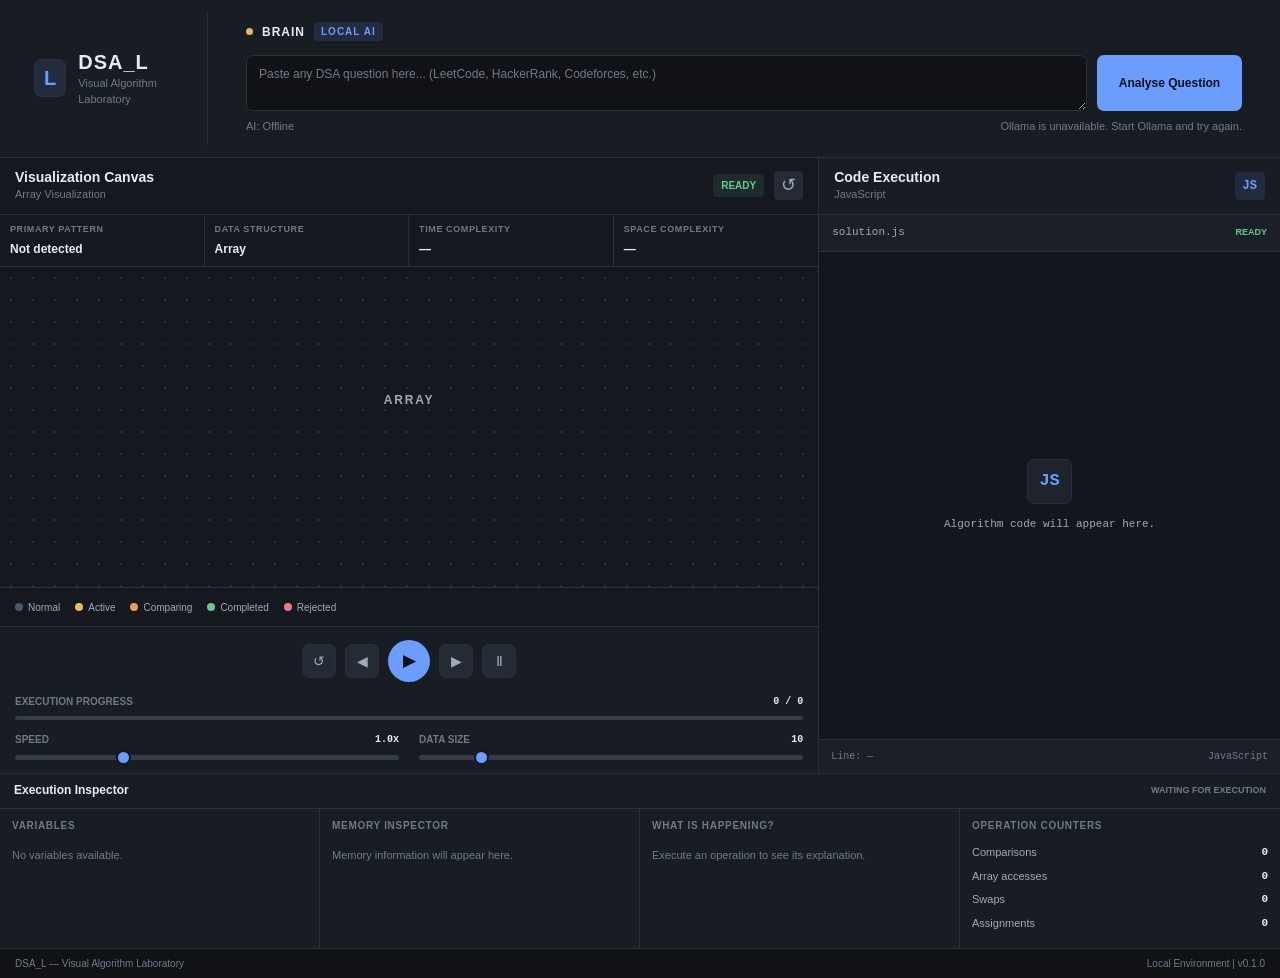
==== commit b7a0add4: "feat: add local AI-driven DSA analysis and simplify playground UI" ====
--- a/index.html
+++ b/index.html
@@ -1,576 +1,607 @@
-<!DOCTYPE html>
+<!doctype html>
 <html lang="en">
-
-<head>
-    <meta charset="UTF-8">
-    <meta name="viewport" content="width=device-width, initial-scale=1.0">
-
-    <meta name="description"
-          content="DSA_L - An interactive visual learning laboratory for data structures and algorithms.">
+  <head>
+    <meta charset="UTF-8" />
+    <meta name="viewport" content="width=device-width, initial-scale=1.0" />
+
+    <meta
+      name="description"
+      content="DSA_L - An interactive visual learning laboratory for data structures and algorithms."
+    />
 
     <title>DSA_L | Visual Algorithm Laboratory</title>
 
     <!-- Stylesheets -->
-    <link rel="stylesheet" href="css/theme.css">
-    <link rel="stylesheet" href="css/base.css">
-    <link rel="stylesheet" href="css/layout.css">
-    <link rel="stylesheet" href="css/animations.css">
-    <link rel="stylesheet" href="css/components/array-visualizer.css">
-</head>
-
-<body>
-
+    <link rel="stylesheet" href="css/theme.css" />
+    <link rel="stylesheet" href="css/base.css" />
+    <link rel="stylesheet" href="css/layout.css" />
+    <link rel="stylesheet" href="css/animations.css" />
+    <link rel="stylesheet" href="css/components/array-visualizer.css" />
+    <link rel="stylesheet" href="css/components/ai-analysis.css" />
+    <link rel="stylesheet" href="css/components/playground-ui.css" />
+  </head>
+
+  <body>
     <div class="app-container">
-
-        <!-- =========================================
+      <!-- =========================================
              TOP: BRAIN / QUESTION ANALYSER
         ========================================== -->
 
-        <header class="brain-header">
-
-            <div class="brand">
-                <div class="brand-icon">L</div>
-
-                <div class="brand-info">
-                    <h1>DSA_L</h1>
-                    <span>Visual Algorithm Laboratory</span>
-                </div>
-            </div>
-
-            <div class="brain-workspace">
-
-                <div class="brain-title">
-                    <span class="status-indicator"></span>
-                    <span>BRAIN</span>
-                    <span class="brain-model">LOCAL AI</span>
-                </div>
-
-                <div class="question-input-wrapper">
-
-                    <textarea
-                        id="questionInput"
-                        placeholder="Paste any DSA question here... (LeetCode, HackerRank, Codeforces, etc.)"
-                        rows="2"
-                    ></textarea>
-
-                    <button id="analyseButton" type="button">
-                        Analyse Question
-                    </button>
-
-                </div>
-
-                <div class="brain-status">
-                    <span id="aiStatus">AI: Not connected</span>
-                    <span id="analysisStatus">Waiting for a question</span>
-                </div>
-
-            </div>
-
-        </header>
-
-
-        <!-- =========================================
+      <header class="brain-header">
+        <div class="brand">
+          <div class="brand-icon">L</div>
+
+          <div class="brand-info">
+            <h1>DSA_L</h1>
+            <span>Visual Algorithm Laboratory</span>
+          </div>
+        </div>
+
+        <div class="brain-workspace">
+          <div class="brain-title">
+            <span class="status-indicator"></span>
+            <span>BRAIN</span>
+            <span class="brain-model">LOCAL AI</span>
+          </div>
+
+          <div class="question-input-wrapper">
+            <textarea
+              id="questionInput"
+              placeholder="Paste any DSA question here... (LeetCode, HackerRank, Codeforces, etc.)"
+              rows="2"
+            ></textarea>
+
+            <button id="analyseButton" type="button">Analyse Question</button>
+          </div>
+
+          <div class="brain-status">
+            <span id="aiStatus">AI: Not connected</span>
+            <span id="analysisStatus">Waiting for a question</span>
+          </div>
+        </div>
+      </header>
+
+      <!-- =========================================
              MAIN APPLICATION WORKSPACE
         ========================================== -->
 
-        <main class="main-workspace">
-
-            <!-- LEFT: NAVIGATION SIDEBAR -->
-
-            <aside class="sidebar">
-
-                <div class="sidebar-section">
-
-                    <div class="sidebar-heading">
-                        DATA STRUCTURES
-                    </div>
-
-                    <nav id="structureNavigation">
-
-                        <button class="nav-item active" data-structure="array">
-                            <span class="nav-icon">▦</span>
-                            <span>Arrays</span>
-                        </button>
-
-                        <button class="nav-item" data-structure="hashmap">
-                            <span class="nav-icon">▤</span>
-                            <span>HashMaps</span>
-                        </button>
-
-                        <button class="nav-item" data-structure="linked-list">
-                            <span class="nav-icon">⇢</span>
-                            <span>Linked Lists</span>
-                        </button>
-
-                        <button class="nav-item" data-structure="stack">
-                            <span class="nav-icon">▤</span>
-                            <span>Stacks</span>
-                        </button>
-
-                        <button class="nav-item" data-structure="queue">
-                            <span class="nav-icon">⇥</span>
-                            <span>Queues</span>
-                        </button>
-
-                        <button class="nav-item" data-structure="tree">
-                            <span class="nav-icon">⑂</span>
-                            <span>Trees</span>
-                        </button>
-
-                        <button class="nav-item" data-structure="heap">
-                            <span class="nav-icon">⌑</span>
-                            <span>Heaps</span>
-                        </button>
-
-                        <button class="nav-item" data-structure="graph">
-                            <span class="nav-icon">◎</span>
-                            <span>Graphs</span>
-                        </button>
-
-                        <button class="nav-item" data-structure="matrix">
-                            <span class="nav-icon">▦</span>
-                            <span>Matrices</span>
-                        </button>
-
-                        <button class="nav-item" data-structure="trie">
-                            <span class="nav-icon">⑃</span>
-                            <span>Tries</span>
-                        </button>
-
-                    </nav>
-
+      <main class="main-workspace">
+        <!-- LEFT: NAVIGATION SIDEBAR -->
+
+        <aside class="sidebar">
+          <div class="sidebar-section">
+            <div class="sidebar-heading">DATA STRUCTURES</div>
+
+            <nav id="structureNavigation">
+              <button class="nav-item active" data-structure="array">
+                <span class="nav-icon">▦</span>
+                <span>Arrays</span>
+              </button>
+
+              <button class="nav-item" data-structure="hashmap">
+                <span class="nav-icon">▤</span>
+                <span>HashMaps</span>
+              </button>
+
+              <button class="nav-item" data-structure="linked-list">
+                <span class="nav-icon">⇢</span>
+                <span>Linked Lists</span>
+              </button>
+
+              <button class="nav-item" data-structure="stack">
+                <span class="nav-icon">▤</span>
+                <span>Stacks</span>
+              </button>
+
+              <button class="nav-item" data-structure="queue">
+                <span class="nav-icon">⇥</span>
+                <span>Queues</span>
+              </button>
+
+              <button class="nav-item" data-structure="tree">
+                <span class="nav-icon">⑂</span>
+                <span>Trees</span>
+              </button>
+
+              <button class="nav-item" data-structure="heap">
+                <span class="nav-icon">⌑</span>
+                <span>Heaps</span>
+              </button>
+
+              <button class="nav-item" data-structure="graph">
+                <span class="nav-icon">◎</span>
+                <span>Graphs</span>
+              </button>
+
+              <button class="nav-item" data-structure="matrix">
+                <span class="nav-icon">▦</span>
+                <span>Matrices</span>
+              </button>
+
+              <button class="nav-item" data-structure="trie">
+                <span class="nav-icon">⑃</span>
+                <span>Tries</span>
+              </button>
+            </nav>
+          </div>
+
+          <div class="sidebar-section">
+            <div class="sidebar-heading">LEARNING</div>
+
+            <nav>
+              <button class="nav-item" data-section="patterns">
+                <span class="nav-icon">◇</span>
+                <span>Patterns</span>
+              </button>
+
+              <button class="nav-item" data-section="recursion">
+                <span class="nav-icon">↻</span>
+                <span>Recursion</span>
+              </button>
+
+              <button class="nav-item" data-section="dynamic-programming">
+                <span class="nav-icon">▧</span>
+                <span>Dynamic Programming</span>
+              </button>
+
+              <button class="nav-item" data-section="training">
+                <span class="nav-icon">◎</span>
+                <span>Pattern Training</span>
+              </button>
+            </nav>
+          </div>
+
+          <div class="sidebar-footer">
+            <span class="version-label">DSA_L</span>
+            <span class="version-number">v0.1.0</span>
+          </div>
+        </aside>
+
+        <!-- CENTRE: VISUALIZATION CANVAS -->
+
+        <section class="visualization-section">
+          <div class="panel-header">
+            <div>
+              <h2>Visualization Canvas</h2>
+              <span id="visualizationSubtitle"> Array Visualization </span>
+            </div>
+
+            <div class="canvas-actions">
+              <span class="execution-status" id="executionStatus"> READY </span>
+
+              <button
+                id="resetCanvasButton"
+                type="button"
+                title="Reset visualization"
+              >
+                ↺
+              </button>
+            </div>
+          </div>
+
+          <!-- AI ANALYSIS SUMMARY -->
+
+          <div class="analysis-summary" id="analysisSummary">
+            <div class="analysis-item">
+              <span>PRIMARY PATTERN</span>
+              <strong id="primaryPattern">Not detected</strong>
+            </div>
+
+            <div class="analysis-item">
+              <span>DATA STRUCTURE</span>
+              <strong id="detectedStructure">Array</strong>
+            </div>
+
+            <div class="analysis-item">
+              <span>TIME COMPLEXITY</span>
+              <strong id="timeComplexity">—</strong>
+            </div>
+
+            <div class="analysis-item">
+              <span>SPACE COMPLEXITY</span>
+              <strong id="spaceComplexity">—</strong>
+            </div>
+          </div>
+
+          <!-- AI ANALYSIS RESULTS -->
+
+          <section id="aiAnalysisPanel" class="ai-analysis-panel" hidden>
+            <div class="ai-analysis-heading">
+              <div>
+                <span class="ai-analysis-eyebrow">BRAIN ANALYSIS</span>
+                <h3>Problem Understanding</h3>
+              </div>
+              <span id="analysisConfidence" class="analysis-confidence"></span>
+            </div>
+
+            <p id="analysisRequestSummary" class="analysis-request-summary"></p>
+
+            <div class="ai-analysis-group">
+              <h4>Detected Keywords</h4>
+              <div id="analysisKeywords" class="analysis-tags"></div>
+            </div>
+
+            <div class="ai-analysis-group">
+              <h4>Problem Clues</h4>
+              <div id="analysisClues" class="analysis-clues"></div>
+            </div>
+
+            <!-- <div class="ai-analysis-group">
+    <h4>Recommended Patterns</h4>
+    <div id="analysisPatterns" class="analysis-patterns"></div>
+  </div>
+
+  <div class="ai-analysis-group">
+    <h4>Recommended Data Structures</h4>
+    <div id="analysisStructures" class="analysis-tags"></div>
+  </div> -->
+
+            <!-- AVAILABLE APPROACHES -->
+
+            <div class="ai-analysis-group">
+              <h4>Available Approaches</h4>
+
+              <p class="analysis-section-description">
+                Select an approach to explore how the problem can be solved.
+              </p>
+
+              <div
+                id="analysisPatterns"
+                class="analysis-patterns"
+                role="group"
+                aria-label="Available algorithmic approaches"
+              ></div>
+            </div>
+
+            <!-- SELECTED APPROACH DETAILS -->
+
+            <section
+              id="selectedApproachPanel"
+              class="selected-approach-panel"
+              hidden
+            >
+              <div class="selected-approach-heading">
+                <div>
+                  <span class="ai-analysis-eyebrow">SELECTED APPROACH</span>
+                  <h4 id="selectedApproachTitle"></h4>
                 </div>
 
-
-                <div class="sidebar-section">
-
-                    <div class="sidebar-heading">
-                        LEARNING
-                    </div>
-
-                    <nav>
-
-                        <button class="nav-item" data-section="patterns">
-                            <span class="nav-icon">◇</span>
-                            <span>Patterns</span>
-                        </button>
-
-                        <button class="nav-item" data-section="recursion">
-                            <span class="nav-icon">↻</span>
-                            <span>Recursion</span>
-                        </button>
-
-                        <button class="nav-item" data-section="dynamic-programming">
-                            <span class="nav-icon">▧</span>
-                            <span>Dynamic Programming</span>
-                        </button>
-
-                        <button class="nav-item" data-section="training">
-                            <span class="nav-icon">◎</span>
-                            <span>Pattern Training</span>
-                        </button>
-
-                    </nav>
-
-                </div>
-
-
-                <div class="sidebar-footer">
-                    <span class="version-label">DSA_L</span>
-                    <span class="version-number">v0.1.0</span>
-                </div>
-
-            </aside>
-
-
-            <!-- CENTRE: VISUALIZATION CANVAS -->
-
-            <section class="visualization-section">
-
-                <div class="panel-header">
-
-                    <div>
-                        <h2>Visualization Canvas</h2>
-                        <span id="visualizationSubtitle">
-                            Array Visualization
-                        </span>
-                    </div>
-
-                    <div class="canvas-actions">
-
-                        <span class="execution-status" id="executionStatus">
-                            READY
-                        </span>
-
-                        <button id="resetCanvasButton" type="button"
-                                title="Reset visualization">
-                            ↺
-                        </button>
-
-                    </div>
-
-                </div>
-
-
-                <!-- AI ANALYSIS SUMMARY -->
-
-                <div class="analysis-summary" id="analysisSummary">
-
-                    <div class="analysis-item">
-                        <span>PRIMARY PATTERN</span>
-                        <strong id="primaryPattern">Not detected</strong>
-                    </div>
-
-                    <div class="analysis-item">
-                        <span>DATA STRUCTURE</span>
-                        <strong id="detectedStructure">Array</strong>
-                    </div>
-
-                    <div class="analysis-item">
-                        <span>TIME COMPLEXITY</span>
-                        <strong id="timeComplexity">—</strong>
-                    </div>
-
-                    <div class="analysis-item">
-                        <span>SPACE COMPLEXITY</span>
-                        <strong id="spaceComplexity">—</strong>
-                    </div>
-
-                </div>
-
-
-                <!-- ACTUAL VISUALIZATION AREA -->
-
-                <div class="visualization-canvas" id="visualizationCanvas">
-
-                    <div class="empty-state" id="emptyState">
-
-                        <div class="empty-icon">⌘</div>
-
-                        <h3>Your visual laboratory is ready.</h3>
-
-                        <p>
-                            Paste a DSA question into the Brain panel
-                            or select a data structure to begin.
-                        </p>
-
-                        <span class="empty-hint">
-                            Every algorithm. Every operation. Visually explained.
-                        </span>
-
-                    </div>
-
-                </div>
-
-
-                <!-- VISUALIZATION LEGEND -->
-
-                <div class="visualization-legend">
-
-                    <span>
-                        <i class="legend-dot normal"></i>
-                        Normal
-                    </span>
-
-                    <span>
-                        <i class="legend-dot active"></i>
-                        Active
-                    </span>
-
-                    <span>
-                        <i class="legend-dot comparing"></i>
-                        Comparing
-                    </span>
-
-                    <span>
-                        <i class="legend-dot success"></i>
-                        Completed
-                    </span>
-
-                    <span>
-                        <i class="legend-dot rejected"></i>
-                        Rejected
-                    </span>
-
-                </div>
-
-
-                <!-- EXECUTION CONTROL CENTRE -->
-
-                <div class="execution-controls">
-
-                    <div class="player-buttons">
-
-                        <button id="restartButton" type="button"
-                                title="Restart">
-                            ↺
-                        </button>
-
-                        <button id="previousButton" type="button"
-                                title="Previous step">
-                            ◀
-                        </button>
-
-                        <button id="playButton" type="button"
-                                class="play-button"
-                                title="Play">
-                            ▶
-                        </button>
-
-                        <button id="nextButton" type="button"
-                                title="Next step">
-                            ▶
-                        </button>
-
-                        <button id="pauseButton" type="button"
-                                title="Pause">
-                            Ⅱ
-                        </button>
-
-                    </div>
-
-
-                    <div class="progress-container">
-
-                        <div class="progress-information">
-                            <span>EXECUTION PROGRESS</span>
-                            <span id="stepCounter">0 / 0</span>
-                        </div>
-
-                        <div class="progress-track">
-                            <div class="progress-fill" id="progressFill"></div>
-                        </div>
-
-                    </div>
-
-
-                    <div class="slider-controls">
-
-                        <div class="slider-control">
-
-                            <label for="speedSlider">
-                                SPEED
-                                <strong id="speedValue">1.0x</strong>
-                            </label>
-
-                            <input
-                                type="range"
-                                id="speedSlider"
-                                min="0.25"
-                                max="3"
-                                step="0.25"
-                                value="1"
-                            >
-
-                        </div>
-
-
-                        <div class="slider-control">
-
-                            <label for="sizeSlider">
-                                DATA SIZE
-                                <strong id="sizeValue">10</strong>
-                            </label>
-
-                            <input
-                                type="range"
-                                id="sizeSlider"
-                                min="3"
-                                max="50"
-                                step="1"
-                                value="10"
-                            >
-
-                        </div>
-
-                    </div>
-
-                </div>
-
+                <span
+                  id="selectedApproachApplicability"
+                  class="approach-applicability"
+                ></span>
+              </div>
+
+              <p
+                id="selectedApproachReason"
+                class="selected-approach-reason"
+              ></p>
+
+              <div
+                id="selectedApproachConditionsWrapper"
+                class="selected-approach-conditions"
+                hidden
+              >
+                <strong>Conditions and prerequisites</strong>
+
+                <ul id="selectedApproachConditions"></ul>
+              </div>
+
+              <div class="selected-approach-structures">
+                <h4>Data Structures Used</h4>
+
+                <p class="analysis-section-description">
+                  Choose a visualization focus. This does not remove other data
+                  structures required by the algorithm.
+                </p>
+
+                <div
+                  id="approachDataStructures"
+                  class="approach-data-structures"
+                ></div>
+              </div>
+
+              <p
+                id="visualizationFocusStatus"
+                class="visualization-focus-status"
+                aria-live="polite"
+              ></p>
             </section>
 
-
-            <!-- RIGHT: JAVASCRIPT CODE PANEL -->
-
-            <aside class="code-section">
-
-                <div class="panel-header">
-
-                    <div>
-                        <h2>Code Execution</h2>
-                        <span>JavaScript</span>
-                    </div>
-
-                    <div class="code-language">
-                        JS
-                    </div>
-
-                </div>
-
-
-                <div class="code-toolbar">
-
-                    <span id="codeFileName">
-                        solution.js
-                    </span>
-
-                    <span id="codeExecutionStatus">
-                        READY
-                    </span>
-
-                </div>
-
-
-                <div class="code-editor" id="codeEditor">
-
-                    <div class="code-empty-state">
-                        <span>JS</span>
-                        <p>
-                            Algorithm code will appear here.
-                        </p>
-                    </div>
-
-                </div>
-
-
-                <div class="code-footer">
-
-                    <span id="currentLine">
-                        Line: —
-                    </span>
-
-                    <span>
-                        JavaScript
-                    </span>
-
-                </div>
-
-            </aside>
-
-        </main>
-
-
-        <!-- =========================================
+            <!-- DATA STRUCTURES ACROSS ALL APPROACHES -->
+
+            <div class="ai-analysis-group">
+              <h4>Data Structures Across All Approaches</h4>
+
+              <div id="analysisStructures" class="analysis-tags"></div>
+            </div>
+
+            <div class="ai-analysis-group">
+              <h4>Why this approach?</h4>
+              <p id="analysisReasoning"></p>
+            </div>
+
+            <div
+              id="analysisClarification"
+              class="analysis-clarification"
+              hidden
+            >
+              <strong>We need a little clarification</strong>
+              <p id="analysisClarificationQuestion"></p>
+            </div>
+
+            <div class="ai-analysis-actions">
+              <button id="approveAnalysisButton" type="button" disabled>
+                Continue with Selected Approach
+              </button>
+            </div>
+
+            <p
+              id="approvalStatus"
+              class="approval-status"
+              aria-live="polite"
+            ></p>
+          </section>
+
+          <!-- ALGORITHM DEMO ACTION -->
+
+          <div class="algorithm-toolbar">
+            <div class="algorithm-toolbar-info">
+              <strong>Algorithm Laboratory</strong>
+              <span>Run a deterministic demonstration</span>
+            </div>
+
+            <!-- <button id="runBubbleSortButton" type="button">
+              Run Bubble Sort Demo
+            </button> -->
+          </div>
+
+          <!-- ACTUAL VISUALIZATION AREA -->
+
+          <div class="visualization-canvas" id="visualizationCanvas">
+            <div class="empty-state" id="emptyState">
+              <div class="empty-icon">⌘</div>
+
+              <h3>Your visual laboratory is ready.</h3>
+
+              <p>
+                Paste a DSA question into the Brain panel or select a data
+                structure to begin.
+              </p>
+
+              <span class="empty-hint">
+                Every algorithm. Every operation. Visually explained.
+              </span>
+            </div>
+          </div>
+
+          <!-- VISUALIZATION LEGEND -->
+
+          <div class="visualization-legend">
+            <span>
+              <i class="legend-dot normal"></i>
+              Normal
+            </span>
+
+            <span>
+              <i class="legend-dot active"></i>
+              Active
+            </span>
+
+            <span>
+              <i class="legend-dot comparing"></i>
+              Comparing
+            </span>
+
+            <span>
+              <i class="legend-dot success"></i>
+              Completed
+            </span>
+
+            <span>
+              <i class="legend-dot rejected"></i>
+              Rejected
+            </span>
+          </div>
+
+          <!-- EXECUTION CONTROL CENTRE -->
+
+          <div class="execution-controls">
+            <div class="player-buttons">
+              <button id="restartButton" type="button" title="Restart">
+                ↺
+              </button>
+
+              <button id="previousButton" type="button" title="Previous step">
+                ◀
+              </button>
+
+              <button
+                id="playButton"
+                type="button"
+                class="play-button"
+                title="Play"
+              >
+                ▶
+              </button>
+
+              <button id="nextButton" type="button" title="Next step">▶</button>
+
+              <button id="pauseButton" type="button" title="Pause">Ⅱ</button>
+            </div>
+
+            <div class="progress-container">
+              <div class="progress-information">
+                <span>EXECUTION PROGRESS</span>
+                <span id="stepCounter">0 / 0</span>
+              </div>
+
+              <div class="progress-track">
+                <div class="progress-fill" id="progressFill"></div>
+              </div>
+            </div>
+
+            <div class="slider-controls">
+              <div class="slider-control">
+                <label for="speedSlider">
+                  SPEED
+                  <strong id="speedValue">1.0x</strong>
+                </label>
+
+                <input
+                  type="range"
+                  id="speedSlider"
+                  min="0.25"
+                  max="3"
+                  step="0.25"
+                  value="1"
+                />
+              </div>
+
+              <div class="slider-control">
+                <label for="sizeSlider">
+                  DATA SIZE
+                  <strong id="sizeValue">10</strong>
+                </label>
+
+                <input
+                  type="range"
+                  id="sizeSlider"
+                  min="3"
+                  max="50"
+                  step="1"
+                  value="10"
+                />
+              </div>
+            </div>
+          </div>
+        </section>
+
+        <!-- RIGHT: JAVASCRIPT CODE PANEL -->
+
+        <aside class="code-section">
+          <div class="panel-header">
+            <div>
+              <h2>Code Execution</h2>
+              <span>JavaScript</span>
+            </div>
+
+            <div class="code-language">JS</div>
+          </div>
+
+          <div class="code-toolbar">
+            <span id="codeFileName"> solution.js </span>
+
+            <span id="codeExecutionStatus"> READY </span>
+          </div>
+
+          <div class="code-editor" id="codeEditor">
+            <div class="code-empty-state">
+              <span>JS</span>
+              <p>Algorithm code will appear here.</p>
+            </div>
+          </div>
+
+          <div class="code-footer">
+            <span id="currentLine"> Line: — </span>
+
+            <span> JavaScript </span>
+          </div>
+        </aside>
+      </main>
+
+      <!-- =========================================
              BOTTOM: INSPECTOR / DEBUGGER
         ========================================== -->
 
-        <section class="inspector-section">
-
-            <div class="inspector-header">
-
-                <h3>Execution Inspector</h3>
-
-                <span id="inspectorStatus">
-                    WAITING FOR EXECUTION
-                </span>
-
-            </div>
-
-
-            <div class="inspector-grid">
-
-                <!-- VARIABLES -->
-
-                <div class="inspector-panel">
-
-                    <h4>VARIABLES</h4>
-
-                    <div id="variablesPanel">
-                        <span class="inspector-placeholder">
-                            No variables available.
-                        </span>
-                    </div>
-
-                </div>
-
-
-                <!-- MEMORY -->
-
-                <div class="inspector-panel">
-
-                    <h4>MEMORY INSPECTOR</h4>
-
-                    <div id="memoryPanel">
-                        <span class="inspector-placeholder">
-                            Memory information will appear here.
-                        </span>
-                    </div>
-
-                </div>
-
-
-                <!-- OPERATION EXPLANATION -->
-
-                <div class="inspector-panel">
-
-                    <h4>WHAT IS HAPPENING?</h4>
-
-                    <div id="operationPanel">
-                        <span class="inspector-placeholder">
-                            Execute an operation to see its explanation.
-                        </span>
-                    </div>
-
-                </div>
-
-
-                <!-- COMPLEXITY -->
-
-                <div class="inspector-panel">
-
-                    <h4>OPERATION COUNTERS</h4>
-
-                    <div id="complexityPanel">
-
-                        <div class="counter-row">
-                            <span>Comparisons</span>
-                            <strong id="comparisonCount">0</strong>
-                        </div>
-
-                        <div class="counter-row">
-                            <span>Array accesses</span>
-                            <strong id="accessCount">0</strong>
-                        </div>
-
-                        <div class="counter-row">
-                            <span>Swaps</span>
-                            <strong id="swapCount">0</strong>
-                        </div>
-
-                        <div class="counter-row">
-                            <span>Assignments</span>
-                            <strong id="assignmentCount">0</strong>
-                        </div>
-
-                    </div>
-
-                </div>
-
-            </div>
-
-        </section>
-
-
-        <!-- APPLICATION FOOTER -->
-
-        <footer class="app-footer">
-
-            <span>DSA_L — Visual Algorithm Laboratory</span>
-
-            <span>
-                Local Environment |
-                <span id="appVersion">v0.1.0</span>
-            </span>
-
-        </footer>
-
+      <section class="inspector-section">
+        <div class="inspector-header">
+          <h3>Execution Inspector</h3>
+
+          <span id="inspectorStatus"> WAITING FOR EXECUTION </span>
+        </div>
+
+        <div class="inspector-grid">
+          <!-- VARIABLES -->
+
+          <div class="inspector-panel">
+            <h4>VARIABLES</h4>
+
+            <div id="variablesPanel">
+              <span class="inspector-placeholder">
+                No variables available.
+              </span>
+            </div>
+          </div>
+
+          <!-- MEMORY -->
+
+          <div class="inspector-panel">
+            <h4>MEMORY INSPECTOR</h4>
+
+            <div id="memoryPanel">
+              <span class="inspector-placeholder">
+                Memory information will appear here.
+              </span>
+            </div>
+          </div>
+
+          <!-- OPERATION EXPLANATION -->
+
+          <div class="inspector-panel">
+            <h4>WHAT IS HAPPENING?</h4>
+
+            <div id="operationPanel">
+              <span class="inspector-placeholder">
+                Execute an operation to see its explanation.
+              </span>
+            </div>
+          </div>
+
+          <!-- COMPLEXITY -->
+
+          <div class="inspector-panel">
+            <h4>OPERATION COUNTERS</h4>
+
+            <div id="complexityPanel">
+              <div class="counter-row">
+                <span>Comparisons</span>
+                <strong id="comparisonCount">0</strong>
+              </div>
+
+              <div class="counter-row">
+                <span>Array accesses</span>
+                <strong id="accessCount">0</strong>
+              </div>
+
+              <div class="counter-row">
+                <span>Swaps</span>
+                <strong id="swapCount">0</strong>
+              </div>
+
+              <div class="counter-row">
+                <span>Assignments</span>
+                <strong id="assignmentCount">0</strong>
+              </div>
+            </div>
+          </div>
+        </div>
+      </section>
+
+      <!-- APPLICATION FOOTER -->
+
+      <footer class="app-footer">
+        <span>DSA_L — Visual Algorithm Laboratory</span>
+
+        <span>
+          Local Environment |
+          <span id="appVersion">v0.1.0</span>
+        </span>
+      </footer>
     </div>
 
-
     <!-- Application Entry Point -->
 
     <script type="module" src="js/app.js"></script>
-
-</body>
-
-</html>+  </body>
+</html>
--- a/css/components/ai-analysis.css
+++ b/css/components/ai-analysis.css
@@ -0,0 +1,362 @@
+/* ============================================
+   AI ANALYSIS PANEL
+============================================ */
+
+.ai-analysis-panel {
+    padding: 18px;
+    border-bottom: 1px solid var(--border-primary);
+    background: var(--panel-secondary);
+}
+
+.ai-analysis-panel[hidden] {
+    display: none;
+}
+
+.ai-analysis-heading {
+    display: flex;
+    justify-content: space-between;
+    align-items: center;
+    gap: 12px;
+    margin-bottom: 12px;
+}
+
+.ai-analysis-eyebrow {
+    color: var(--accent-primary);
+    font-size: 9px;
+    font-weight: 700;
+    letter-spacing: 1px;
+}
+
+.ai-analysis-heading h3 {
+    margin-top: 4px;
+    color: var(--text-primary);
+    font-size: 16px;
+}
+
+.analysis-confidence {
+    color: var(--status-success);
+    font-size: 12px;
+    font-weight: 600;
+}
+
+.analysis-request-summary,
+.ai-analysis-group p {
+    color: var(--text-secondary);
+    font-size: 12px;
+    line-height: 1.6;
+}
+
+.ai-analysis-group {
+    margin-top: 16px;
+}
+
+.ai-analysis-group h4 {
+    margin-bottom: 8px;
+    color: var(--text-primary);
+    font-size: 11px;
+    font-weight: 700;
+}
+
+.analysis-tags,
+.analysis-patterns {
+    display: flex;
+    flex-wrap: wrap;
+    gap: 7px;
+}
+
+.analysis-tag {
+    padding: 5px 9px;
+    border: 1px solid var(--border-primary);
+    border-radius: var(--radius-sm);
+    background: var(--panel-primary);
+    color: var(--text-secondary);
+    font-size: 11px;
+}
+
+.analysis-pattern-card,
+.analysis-clue-card {
+    padding: 10px;
+    margin-bottom: 8px;
+    border: 1px solid var(--border-primary);
+    border-radius: var(--radius-md);
+    background: var(--panel-primary);
+}
+
+.analysis-pattern-card strong,
+.analysis-clue-card strong {
+    display: block;
+    margin-bottom: 5px;
+    color: var(--text-primary);
+    font-size: 12px;
+}
+
+.analysis-pattern-card p,
+.analysis-clue-card p {
+    color: var(--text-secondary);
+    font-size: 11px;
+    line-height: 1.5;
+}
+
+.analysis-clarification {
+    margin-top: 16px;
+    padding: 12px;
+    border: 1px solid var(--status-warning);
+    border-radius: var(--radius-md);
+}
+
+.analysis-clarification strong {
+    color: var(--status-warning);
+    font-size: 12px;
+}
+
+.analysis-clarification p {
+    margin-top: 6px;
+    color: var(--text-secondary);
+    font-size: 12px;
+}
+
+.ai-analysis-actions {
+    margin-top: 18px;
+}
+
+#approveAnalysisButton {
+    min-height: 38px;
+    padding: 0 16px;
+    border: none;
+    border-radius: var(--radius-md);
+    background: var(--accent-primary);
+    color: white;
+    font-weight: 600;
+    cursor: pointer;
+}
+
+#approveAnalysisButton:disabled {
+    opacity: 0.5;
+    cursor: not-allowed;
+}
+
+.approval-status {
+    margin-top: 9px;
+    color: var(--text-secondary);
+    font-size: 11px;
+}
+
+@media (max-width: 600px) {
+    .ai-analysis-panel {
+        padding: 12px;
+    }
+}
+
+/* ============================================
+   APPROACH SELECTION
+============================================ */
+
+.analysis-section-description {
+    margin-bottom: 10px;
+    color: var(--text-muted);
+    font-size: 11px;
+    line-height: 1.5;
+}
+
+.analysis-patterns {
+    display: grid;
+    grid-template-columns: repeat(2, minmax(0, 1fr));
+    gap: 10px;
+}
+
+.approach-option {
+    position: relative;
+    display: flex;
+    flex-direction: column;
+    align-items: flex-start;
+    gap: 8px;
+    min-width: 0;
+    padding: 14px;
+    border: 1px solid var(--border-primary);
+    border-radius: var(--radius-md);
+    background: var(--panel-primary);
+    color: var(--text-primary);
+    text-align: left;
+    cursor: pointer;
+    transition:
+        border-color 180ms ease,
+        background 180ms ease,
+        transform 180ms ease;
+}
+
+.approach-option:hover {
+    border-color: var(--accent-primary);
+    transform: translateY(-2px);
+}
+
+.approach-option.is-selected {
+    border-color: var(--accent-primary);
+    background: var(--accent-background);
+    box-shadow: 0 0 0 1px var(--accent-primary);
+}
+
+.approach-option strong {
+    font-size: 13px;
+}
+
+.approach-option p {
+    color: var(--text-secondary);
+    font-size: 11px;
+    line-height: 1.5;
+}
+
+.approach-option-badge {
+    padding: 3px 7px;
+    border-radius: 20px;
+    background: var(--panel-hover);
+    color: var(--text-secondary);
+    font-size: 9px;
+    font-weight: 700;
+    text-transform: uppercase;
+    letter-spacing: 0.4px;
+}
+
+.approach-option.is-selected .approach-option-badge {
+    background: var(--accent-primary);
+    color: white;
+}
+
+/* Selected approach details */
+
+.selected-approach-panel {
+    margin-top: 18px;
+    padding: 16px;
+    border: 1px solid var(--accent-primary);
+    border-radius: var(--radius-md);
+    background: var(--panel-primary);
+}
+
+.selected-approach-panel[hidden] {
+    display: none;
+}
+
+.selected-approach-heading {
+    display: flex;
+    justify-content: space-between;
+    align-items: center;
+    gap: 12px;
+    margin-bottom: 12px;
+}
+
+.selected-approach-heading h4 {
+    margin-top: 5px;
+    color: var(--text-primary);
+    font-size: 15px;
+}
+
+.approach-applicability {
+    padding: 5px 8px;
+    border-radius: 20px;
+    background: var(--accent-background);
+    color: var(--accent-primary);
+    font-size: 10px;
+    font-weight: 600;
+}
+
+.selected-approach-reason {
+    color: var(--text-secondary);
+    font-size: 12px;
+    line-height: 1.6;
+}
+
+.selected-approach-conditions {
+    margin-top: 14px;
+    padding: 12px;
+    border: 1px solid var(--status-warning);
+    border-radius: var(--radius-md);
+    background: var(--panel-secondary);
+}
+
+.selected-approach-conditions strong {
+    color: var(--status-warning);
+    font-size: 11px;
+}
+
+.selected-approach-conditions ul {
+    margin: 8px 0 0 18px;
+    color: var(--text-secondary);
+    font-size: 11px;
+    line-height: 1.7;
+}
+
+.selected-approach-structures {
+    margin-top: 18px;
+}
+
+.selected-approach-structures h4 {
+    margin-bottom: 8px;
+    color: var(--text-primary);
+    font-size: 12px;
+}
+
+/* Data structure visualization choices */
+
+.approach-data-structures {
+    display: flex;
+    flex-wrap: wrap;
+    gap: 8px;
+}
+
+.approach-structure-option {
+    padding: 8px 11px;
+    border: 1px solid var(--border-primary);
+    border-radius: var(--radius-sm);
+    background: var(--panel-secondary);
+    color: var(--text-secondary);
+    font-size: 11px;
+    cursor: pointer;
+    transition:
+        border-color 180ms ease,
+        background 180ms ease,
+        color 180ms ease;
+}
+
+.approach-structure-option:hover {
+    border-color: var(--accent-primary);
+    color: var(--text-primary);
+}
+
+.approach-structure-option.is-selected {
+    border-color: var(--accent-primary);
+    background: var(--accent-background);
+    color: var(--accent-primary);
+    font-weight: 700;
+}
+
+.approach-structure-option.combined-option {
+    border-style: dashed;
+    border-color: var(--accent-primary);
+}
+
+.visualization-focus-status {
+    min-height: 18px;
+    margin-top: 12px;
+    color: var(--status-success);
+    font-size: 11px;
+}
+
+/* Keyboard accessibility */
+
+.approach-option:focus-visible,
+.approach-structure-option:focus-visible {
+    outline: 2px solid var(--accent-primary);
+    outline-offset: 3px;
+}
+
+/* Responsive layout */
+
+@media (max-width: 600px) {
+    .analysis-patterns {
+        grid-template-columns: 1fr;
+    }
+
+    .selected-approach-heading {
+        align-items: flex-start;
+        flex-direction: column;
+    }
+}
--- a/css/components/playground-ui.css
+++ b/css/components/playground-ui.css
@@ -0,0 +1,201 @@
+/* ============================================
+   DSA_L — SIMPLIFIED PLAYGROUND INTERFACE
+============================================ */
+
+/* Header */
+
+.brain-header {
+    grid-template-columns: 190px minmax(0, 1fr);
+    gap: 18px;
+    padding: 12px 18px;
+}
+
+.brain-workspace {
+    min-width: 0;
+}
+
+.brain-title {
+    margin-bottom: 7px;
+}
+
+.question-input-wrapper {
+    gap: 10px;
+}
+
+.question-input-wrapper textarea {
+    min-height: 48px;
+    max-height: 110px;
+}
+
+/* Remove the navigation sidebar visually.
+   Keep its DOM elements for existing JS compatibility. */
+
+.sidebar {
+    display: none !important;
+}
+
+/* Two-panel workspace: visualization + code */
+
+.main-workspace {
+    grid-template-columns: minmax(0, 1fr) minmax(320px, 36%);
+    min-height: 480px;
+    flex: 1;
+}
+
+/* Visualization area */
+
+.visualization-section {
+    min-width: 0;
+    min-height: 0;
+}
+
+.visualization-canvas {
+    min-height: 320px;
+}
+
+/* Keep the summary compact */
+
+.analysis-summary {
+    grid-template-columns: repeat(4, minmax(0, 1fr));
+}
+
+.analysis-item {
+    padding: 8px 10px;
+}
+
+/* Compact AI results */
+
+.ai-analysis-panel {
+    padding: 10px 14px;
+    max-height: 230px;
+    overflow-y: auto;
+}
+
+.ai-analysis-heading,
+.analysis-request-summary {
+    display: none;
+}
+
+/* Hide secondary analysis information.
+   Preserve elements because app.js still references them. */
+
+.ai-analysis-group:has(#analysisKeywords),
+.ai-analysis-group:has(#analysisClues),
+.ai-analysis-group:has(#analysisStructures),
+.ai-analysis-group:has(#analysisReasoning) {
+    display: none;
+}
+
+/* Display solution choices prominently */
+
+.ai-analysis-group {
+    margin-top: 5px;
+}
+
+.ai-analysis-group h4 {
+    margin-bottom: 8px;
+    font-size: 12px;
+}
+
+.analysis-section-description {
+    margin-bottom: 7px;
+}
+
+.analysis-patterns {
+    display: grid;
+    grid-template-columns: repeat(3, minmax(0, 1fr));
+    gap: 8px;
+}
+
+.approach-option {
+    padding: 10px;
+    gap: 6px;
+}
+
+.approach-option strong {
+    font-size: 12px;
+}
+
+/* Simplify the selected approach information */
+
+.selected-approach-panel {
+    margin-top: 8px;
+    padding: 10px;
+}
+
+.selected-approach-structures {
+    display: none;
+}
+
+.selected-approach-conditions {
+    margin-top: 8px;
+    padding: 8px;
+}
+
+.ai-analysis-actions {
+    margin-top: 8px;
+}
+
+.approval-status {
+    margin-top: 5px;
+}
+
+/* Right-side JavaScript panel */
+
+.code-section {
+    min-width: 0;
+    min-height: 0;
+}
+
+.code-editor {
+    flex: 1;
+    min-height: 320px;
+    overflow: auto;
+}
+
+/* Compact execution inspector */
+
+.inspector-header {
+    min-height: 35px;
+    padding: 6px 14px;
+}
+
+.inspector-panel {
+    min-height: 85px;
+    padding: 10px 12px;
+}
+
+/* Responsive layout */
+
+@media (max-width: 900px) {
+    .brain-header {
+        grid-template-columns: 1fr;
+    }
+
+    .main-workspace {
+        grid-template-columns: minmax(0, 1fr);
+    }
+
+    .code-section {
+        min-height: 350px;
+    }
+
+    .analysis-patterns {
+        grid-template-columns: repeat(2, minmax(0, 1fr));
+    }
+}
+
+@media (max-width: 550px) {
+    .analysis-patterns {
+        grid-template-columns: 1fr;
+    }
+
+    .analysis-summary {
+        grid-template-columns: repeat(2, minmax(0, 1fr));
+    }
+}
+
+/* Remove unused demo toolbar */
+.algorithm-toolbar {
+    display: none !important;
+}
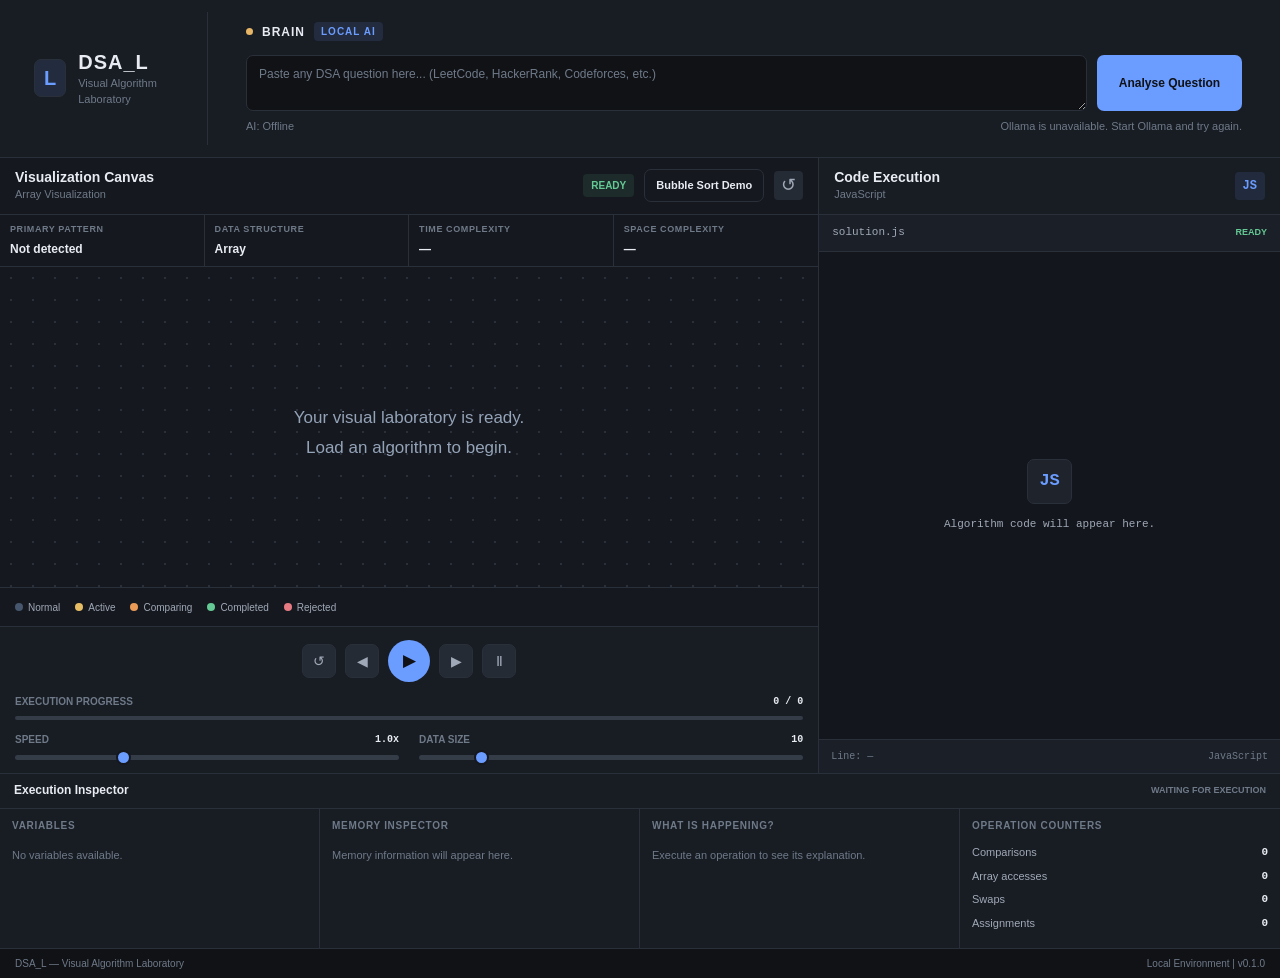
==== commit 9e18bc1e: "Add Konva visualization engine and synchronized playback" ====
--- a/index.html
+++ b/index.html
@@ -169,6 +169,14 @@
             <div class="canvas-actions">
               <span class="execution-status" id="executionStatus"> READY </span>
 
+              <button
+                id="runBubbleSortButton"
+                class="demo-button"
+                type="button"
+                title="Load deterministic Bubble Sort demonstration"
+              >
+                Bubble Sort Demo
+              </button>
               <button
                 id="resetCanvasButton"
                 type="button"
@@ -332,7 +340,7 @@
 
             <div class="ai-analysis-actions">
               <button id="approveAnalysisButton" type="button" disabled>
-                Continue with Selected Approach
+                Play Animation
               </button>
             </div>
 
@@ -351,9 +359,7 @@
               <span>Run a deterministic demonstration</span>
             </div>
 
-            <!-- <button id="runBubbleSortButton" type="button">
-              Run Bubble Sort Demo
-            </button> -->
+
           </div>
 
           <!-- ACTUAL VISUALIZATION AREA -->
@@ -408,6 +414,7 @@
 
           <div class="execution-controls">
             <div class="player-buttons">
+
               <button id="restartButton" type="button" title="Restart">
                 ↺
               </button>
@@ -602,6 +609,7 @@
 
     <!-- Application Entry Point -->
 
+    <script src="js/vendor/konva.min.js"></script>
     <script type="module" src="js/app.js"></script>
   </body>
 </html>
--- a/css/components/playground-ui.css
+++ b/css/components/playground-ui.css
@@ -198,4 +198,78 @@
 /* Remove unused demo toolbar */
 .algorithm-toolbar {
     display: none !important;
-}+}
+
+/* Konva visualization canvas */
+.visualization-canvas {
+    display: block;
+    overflow: auto;
+    padding: 0;
+    min-width: 0;
+}
+
+.visualization-canvas .konvajs-content {
+    margin-inline: auto;
+}
+
+
+
+
+
+/* Demonstration action in visualization header */
+.canvas-actions .demo-button {
+    padding: 7px 11px;
+    border: 1px solid var(--border-primary);
+    border-radius: 7px;
+    background: var(--bg-secondary);
+    color: var(--text-primary);
+    font-size: 11px;
+    font-weight: 700;
+    white-space: nowrap;
+    cursor: pointer;
+}
+
+.canvas-actions .demo-button:hover {
+    border-color: #38bdf8;
+}
+
+/* Dynamic multi-structure visualization workspace */
+.visualization-manager-grid {
+    display: grid;
+    grid-template-columns: repeat(2, minmax(0, 1fr));
+    align-content: start;
+    gap: 12px;
+    width: 100%;
+    min-width: 0;
+}
+
+.visualization-manager-grid[data-count="1"] {
+    grid-template-columns: minmax(0, 1fr);
+}
+
+.visualization-manager-panel {
+    min-width: 0;
+    min-height: 340px;
+    overflow: hidden;
+    border: 1px solid var(--border-primary);
+    border-radius: 9px;
+    background: var(--bg-secondary);
+}
+
+.visualization-manager-canvas {
+    width: 100%;
+    min-width: 0;
+    min-height: 340px;
+    height: 380px;
+    overflow: auto;
+}
+
+.visualization-manager-canvas .konvajs-content {
+    margin-inline: auto;
+}
+
+@media (max-width: 760px) {
+    .visualization-manager-grid {
+        grid-template-columns: minmax(0, 1fr);
+    }
+}
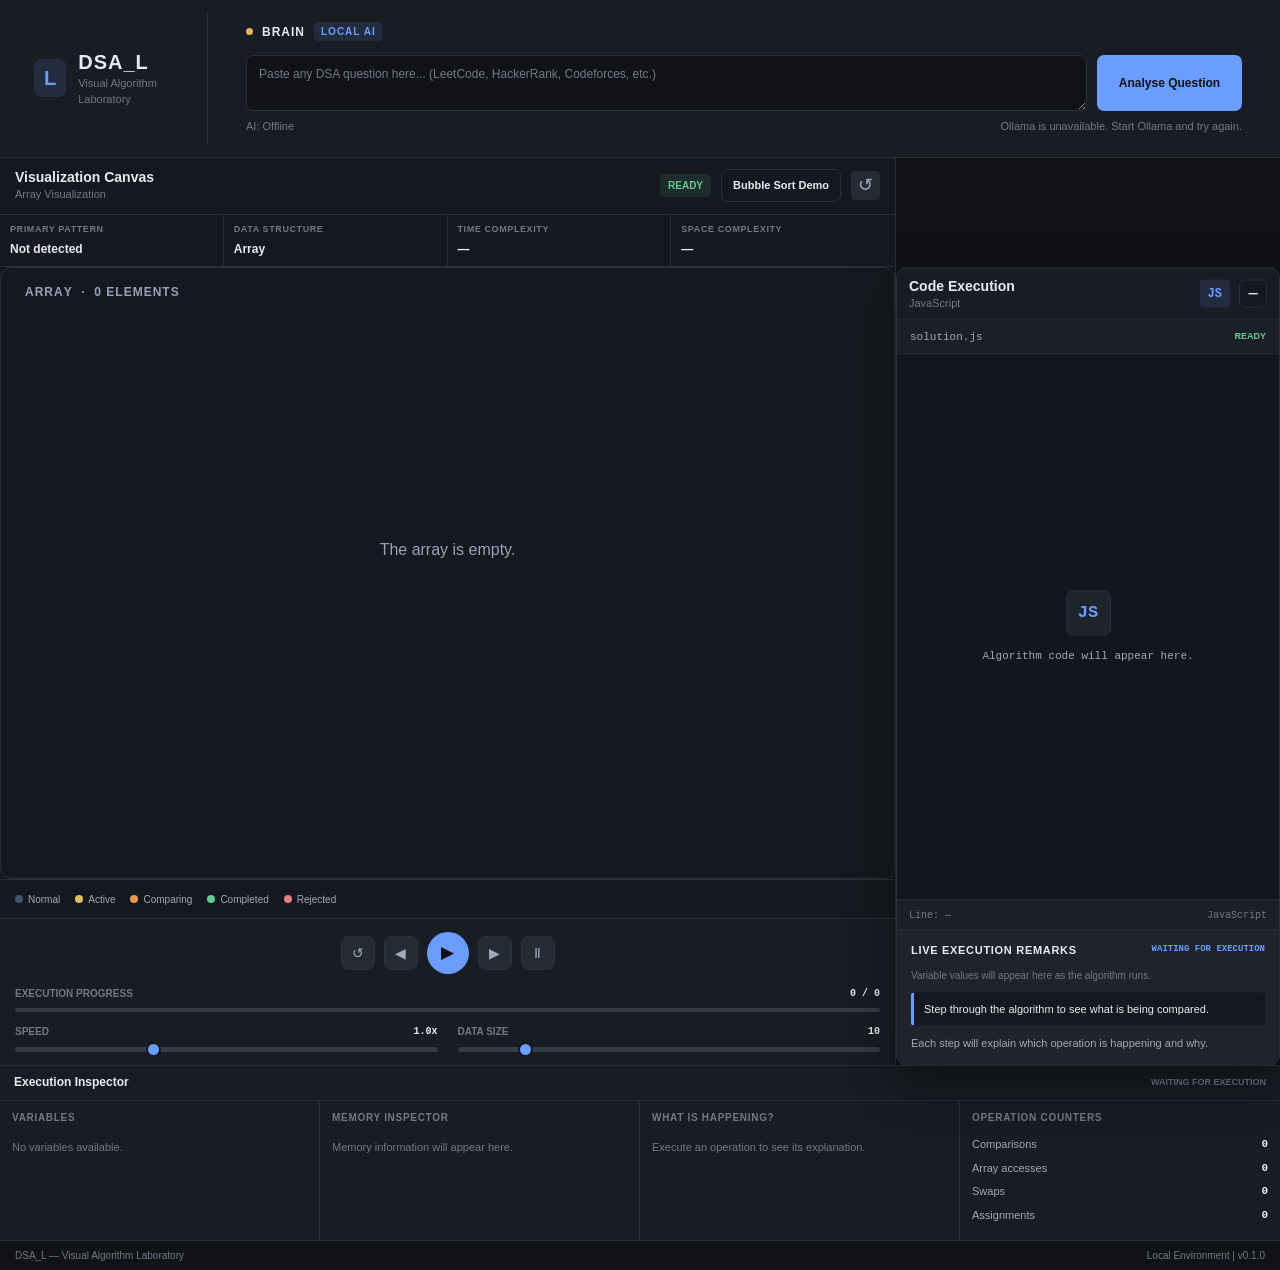
==== commit c3c14203: "feat: add deterministic advanced search and Two Pointers visualization" ====
--- a/index.html
+++ b/index.html
@@ -458,9 +458,9 @@
                 <input
                   type="range"
                   id="speedSlider"
-                  min="0.25"
+                  min="0.05"
                   max="3"
-                  step="0.25"
+                  step="0.05"
                   value="1"
                 />
               </div>
@@ -493,7 +493,19 @@
               <span>JavaScript</span>
             </div>
 
-            <div class="code-language">JS</div>
+            <div class="code-header-actions">
+              <div class="code-language">JS</div>
+
+              <button
+                id="toggleCodePanelButton"
+                class="code-panel-toggle"
+                type="button"
+                aria-label="Collapse code panel"
+                aria-expanded="true"
+                aria-controls="codeEditor"
+                title="Collapse code panel"
+              >−</button>
+            </div>
           </div>
 
           <div class="code-toolbar">
@@ -511,9 +523,38 @@
 
           <div class="code-footer">
             <span id="currentLine"> Line: — </span>
-
             <span> JavaScript </span>
           </div>
+
+          <section class="live-remarks" aria-live="polite">
+            <div class="live-remarks-header">
+              <h3>LIVE EXECUTION REMARKS</h3>
+              <span id="liveRemarkStep">WAITING FOR EXECUTION</span>
+            </div>
+
+            <div
+              id="liveRemarkValues"
+              class="live-remark-values"
+            >
+              <span class="live-remarks-placeholder">
+                Variable values will appear here as the algorithm runs.
+              </span>
+            </div>
+
+            <p
+              id="liveRemarkComparison"
+              class="live-remark-comparison"
+            >
+              Step through the algorithm to see what is being compared.
+            </p>
+
+            <p
+              id="liveRemarkNarrative"
+              class="live-remark-narrative"
+            >
+              Each step will explain which operation is happening and why.
+            </p>
+          </section>
         </aside>
       </main>
 
@@ -611,5 +652,102 @@
 
     <script src="js/vendor/konva.min.js"></script>
     <script type="module" src="js/app.js"></script>
-  </body>
+
+<script>
+/* DSA_L_CODE_PANEL_TOGGLE */
+(() => {
+  const panel = document.querySelector(".code-section");
+  const toggle = document.getElementById("toggleCodePanelButton");
+
+  if (!panel || !toggle) return;
+
+  toggle.addEventListener("click", () => {
+    const collapsed = panel.classList.toggle("is-collapsed");
+
+    toggle.textContent = collapsed ? "+" : "−";
+    toggle.setAttribute("aria-expanded", String(!collapsed));
+
+    const label = collapsed
+      ? "Expand code panel"
+      : "Collapse code panel";
+
+    toggle.setAttribute("aria-label", label);
+    toggle.title = label;
+  });
+})();
+</script>
+
+
+<script>
+/* DSA_L_CODE_PANEL_CANVAS_ALIGNMENT */
+(() => {
+    const workspace = document.querySelector(".main-workspace");
+    const visualization = document.querySelector(".visualization-section");
+    const canvas = document.getElementById("visualizationCanvas");
+    const codePanel = document.querySelector(".code-section");
+
+    if (!workspace || !visualization || !canvas || !codePanel) return;
+
+    let frame = 0;
+
+    function updateCodePanelPosition() {
+        cancelAnimationFrame(frame);
+
+        frame = requestAnimationFrame(() => {
+            if (window.innerWidth <= 700) {
+                workspace.style.setProperty("--code-panel-top", "0px");
+                workspace.style.setProperty("--code-panel-height", "100%");
+                return;
+            }
+
+            const workspaceRect = workspace.getBoundingClientRect();
+            const canvasRect = canvas.getBoundingClientRect();
+
+            const top = Math.max(0, canvasRect.top - workspaceRect.top);
+            const height = Math.max(0, workspaceRect.height - top);
+
+            workspace.style.setProperty("--code-panel-top", `${top}px`);
+            workspace.style.setProperty("--code-panel-height", `${height}px`);
+        });
+    }
+
+    const resizeObserver = new ResizeObserver(updateCodePanelPosition);
+
+    resizeObserver.observe(workspace);
+    resizeObserver.observe(canvas);
+    resizeObserver.observe(visualization);
+
+    const mutationObserver = new MutationObserver(() => {
+        for (const child of visualization.children) {
+            resizeObserver.observe(child);
+            mutationObserver.observe(child, {
+                attributes: true,
+                attributeFilter: ["hidden", "class", "style"]
+            });
+        }
+
+        updateCodePanelPosition();
+    });
+
+    mutationObserver.observe(visualization, {
+        childList: true,
+        subtree: true,
+        characterData: true
+    });
+
+    for (const child of visualization.children) {
+        resizeObserver.observe(child);
+        mutationObserver.observe(child, {
+            attributes: true,
+            attributeFilter: ["hidden", "class", "style"]
+        });
+    }
+
+    window.addEventListener("resize", updateCodePanelPosition);
+
+    updateCodePanelPosition();
+})();
+</script>
+
+</body>
 </html>
--- a/css/layout.css
+++ b/css/layout.css
@@ -1044,4 +1044,397 @@
         flex-wrap: wrap;
     }
 
-}+}
+
+/* ==================================================
+   DSA_L_CODE_PANEL_TOGGLE
+   Full-width visualization + floating code panel
+================================================== */
+
+/* The main workspace uses one full-width column. */
+.main-workspace {
+    position: relative;
+    grid-template-columns: minmax(0, 1fr) !important;
+    min-width: 0;
+}
+
+/* Keep the sidebar hidden; preserve its DOM for JS. */
+.main-workspace > .sidebar {
+    display: none !important;
+}
+
+/* Visualization occupies the complete workspace. */
+.main-workspace > .visualization-section {
+    grid-column: 1 / -1;
+    width: 100%;
+    min-width: 0;
+    min-height: 600px;
+}
+
+/* Floating Code Execution panel. */
+.main-workspace > .code-section {
+    position: absolute;
+    top: 12px;
+    right: 12px;
+    z-index: 50;
+
+    width: clamp(320px, 36vw, 520px);
+    height: 300px;
+    max-height: calc(100% - 24px);
+
+    min-width: 0;
+    min-height: 0;
+
+    display: flex;
+    flex-direction: column;
+
+    overflow: hidden;
+
+    background: var(--panel-primary);
+    border: 1px solid var(--border-primary);
+    border-radius: 10px;
+
+    box-shadow: 0 18px 48px rgba(0, 0, 0, 0.45);
+}
+
+/* Keep the panel header compact. */
+.main-workspace > .code-section > .panel-header {
+    flex: 0 0 52px;
+    min-height: 52px;
+    padding: 8px 12px;
+}
+
+/* Language label and collapse button. */
+.code-header-actions {
+    display: flex;
+    align-items: center;
+    gap: 9px;
+}
+
+.code-panel-toggle {
+    width: 28px;
+    height: 28px;
+
+    display: flex;
+    align-items: center;
+    justify-content: center;
+
+    border: 1px solid var(--border-primary);
+    border-radius: 6px;
+
+    background: var(--bg-secondary);
+    color: var(--text-primary);
+
+    font-size: 19px;
+    cursor: pointer;
+}
+
+.code-panel-toggle:hover {
+    border-color: var(--accent-primary);
+}
+
+/* Code toolbar. */
+.main-workspace > .code-section > .code-toolbar {
+    flex: 0 0 34px;
+    min-height: 34px;
+}
+
+/* Editor takes the remaining height. */
+.main-workspace > .code-section > .code-editor {
+    flex: 1 1 auto;
+    height: 0;
+    min-height: 0 !important;
+    overflow: auto;
+}
+
+/* Footer remains visible. */
+.main-workspace > .code-section > .code-footer {
+    flex: 0 0 30px;
+    min-height: 30px;
+}
+
+/* Collapsed state: show only the panel header. */
+.main-workspace > .code-section.is-collapsed {
+    height: 52px !important;
+    max-height: 52px;
+}
+
+.main-workspace > .code-section.is-collapsed > .code-toolbar,
+.main-workspace > .code-section.is-collapsed > .code-editor,
+.main-workspace > .code-section.is-collapsed > .code-footer {
+    display: none !important;
+}
+
+/* Tablet and mobile adjustments. */
+@media (max-width: 700px) {
+    .main-workspace > .code-section {
+        top: 10px;
+        right: 10px;
+
+        width: calc(100% - 20px);
+        max-width: 380px;
+
+        height: 230px;
+    }
+
+    .main-workspace > .visualization-section {
+        min-height: 500px;
+    }
+}
+
+
+/* ================================================
+   DSA_L_CODE_PANEL_HEIGHT_TUNING
+   Lower and enlarge the floating Code Execution panel
+================================================ */
+
+/* Desktop: lower the panel and give the editor room. */
+.main-workspace > .code-section {
+    top: 80px;
+    height: 480px;
+    max-height: calc(100% - 100px);
+}
+
+/* Give the actual code editor meaningful vertical space. */
+.main-workspace > .code-section > .code-editor {
+    flex: 1 1 0%;
+    height: auto;
+    min-height: 160px !important;
+    overflow: auto;
+}
+
+/* Keep live remarks readable without letting them
+   consume all available editor space. */
+.main-workspace > .code-section .live-remarks {
+    flex: 0 1 auto;
+    max-height: 150px;
+    overflow-y: auto;
+}
+
+/* Tablet adjustment. */
+@media (max-width: 900px) {
+    .main-workspace > .code-section {
+        top: 55px;
+        height: 420px;
+        max-height: calc(100% - 70px);
+    }
+}
+
+/* Mobile adjustment. */
+@media (max-width: 700px) {
+    .main-workspace > .code-section {
+        top: 35px;
+        right: 10px;
+        height: 380px;
+        max-height: calc(100% - 45px);
+    }
+}
+
+/* ============================================
+   DSA_L — FINAL 70:30 WORKSPACE LAYOUT
+============================================ */
+
+.main-workspace {
+    display: grid !important;
+    grid-template-columns: minmax(0, 7fr) minmax(300px, 3fr) !important;
+    grid-template-rows: minmax(600px, 1fr);
+    align-items: stretch;
+    position: relative;
+    min-width: 0;
+    min-height: 600px;
+    flex: 1 1 auto;
+}
+
+/* No visible navigation sidebar. */
+.main-workspace > .sidebar {
+    display: none !important;
+}
+
+/* LEFT: 70% visualization area */
+.main-workspace > .visualization-section {
+    grid-column: 1;
+    grid-row: 1;
+
+    position: relative;
+    width: 100%;
+    min-width: 0;
+    min-height: 600px;
+    height: auto;
+}
+
+/* RIGHT: 30% code execution area */
+.main-workspace > .code-section {
+    grid-column: 2;
+    grid-row: 1;
+
+    position: relative !important;
+    inset: auto !important;
+
+    width: 100% !important;
+    height: auto !important;
+    min-width: 0;
+    min-height: 600px;
+    max-height: none !important;
+
+    display: flex;
+    flex-direction: column;
+
+    overflow: hidden;
+    box-sizing: border-box;
+    z-index: 1;
+}
+
+/* Code editor uses available vertical space. */
+.main-workspace > .code-section > .code-editor {
+    flex: 1 1 0%;
+    height: auto !important;
+    min-height: 0 !important;
+    overflow: auto;
+}
+
+/* Keep execution remarks compact. */
+.main-workspace > .code-section .live-remarks {
+    flex: 0 1 auto;
+    max-height: 160px;
+    overflow-y: auto;
+}
+
+/* Remove floating-panel collapse behavior. */
+.main-workspace > .code-section.is-collapsed {
+    height: auto !important;
+    max-height: none !important;
+}
+
+.main-workspace > .code-section.is-collapsed > .code-toolbar,
+.main-workspace > .code-section.is-collapsed > .code-editor,
+.main-workspace > .code-section.is-collapsed > .code-footer {
+    display: flex !important;
+}
+
+/* Small screens: stack panels when 70:30 is impractical. */
+@media (max-width: 700px) {
+    .main-workspace {
+        grid-template-columns: minmax(0, 1fr) !important;
+        grid-template-rows: minmax(500px, auto) minmax(400px, auto);
+    }
+
+    .main-workspace > .visualization-section {
+        grid-column: 1;
+        grid-row: 1;
+        min-height: 500px;
+    }
+
+    .main-workspace > .code-section {
+        grid-column: 1;
+        grid-row: 2;
+        min-height: 400px;
+    }
+}
+
+
+
+/* ============================================
+   DSA_L_CODE_PANEL_CANVAS_ALIGNMENT
+============================================ */
+
+.main-workspace {
+    position: relative;
+    display: grid !important;
+    grid-template-columns: minmax(0, 7fr) minmax(300px, 3fr) !important;
+    grid-template-rows: minmax(600px, 1fr);
+}
+
+.main-workspace > .sidebar {
+    display: none !important;
+}
+
+.main-workspace > .visualization-section {
+    grid-column: 1;
+    grid-row: 1;
+    min-width: 0;
+    width: 100%;
+}
+
+/* Code panel begins exactly at the visualization canvas. */
+.main-workspace > .code-section {
+    grid-column: 2;
+    grid-row: 1;
+
+    position: relative !important;
+    inset: auto !important;
+    transform: translateY(var(--code-panel-top, 0px));
+
+    width: 100% !important;
+    height: var(--code-panel-height, 100%) !important;
+    min-width: 0;
+    min-height: 0 !important;
+    max-height: none !important;
+
+    margin: 0 !important;
+    align-self: start;
+    box-sizing: border-box;
+
+    display: flex;
+    flex-direction: column;
+    overflow: hidden;
+}
+
+/* Editor consumes the available panel height. */
+.main-workspace > .code-section > .code-editor {
+    flex: 1 1 0%;
+    height: 0 !important;
+    min-height: 0 !important;
+    overflow: auto;
+}
+
+/* Keep remarks readable within the remaining space. */
+.main-workspace > .code-section .live-remarks {
+    flex: 0 1 auto;
+    max-height: 160px;
+    overflow-y: auto;
+}
+
+/* Mobile: return to a normal stacked layout. */
+@media (max-width: 700px) {
+    .main-workspace {
+        grid-template-columns: minmax(0, 1fr) !important;
+        grid-template-rows: minmax(500px, auto) minmax(400px, auto);
+    }
+
+    .main-workspace > .visualization-section {
+        grid-column: 1;
+        grid-row: 1;
+        min-height: 500px;
+    }
+
+    .main-workspace > .code-section {
+        grid-column: 1;
+        grid-row: 2;
+        transform: none !important;
+        height: auto !important;
+        min-height: 400px !important;
+    }
+
+    .main-workspace > .code-section > .code-editor {
+        height: auto !important;
+        min-height: 200px !important;
+    }
+}
+
+/* Increase Live Execution Remarks height by 20% */
+.main-workspace > .code-section .live-remarks {
+    max-height: 192px !important;
+}
+
+/* LIVE EXECUTION REMARKS — SHOW ALL CONTENT */
+.main-workspace > .code-section .live-remarks {
+    height: auto !important;
+    max-height: none !important;
+    min-height: max-content !important;
+
+    flex: 0 0 auto !important;
+
+    overflow: visible !important;
+    overflow-y: visible !important;
+    overflow-x: visible !important;
+}
--- a/css/animations.css
+++ b/css/animations.css
@@ -747,4 +747,147 @@
 
     }
 
-}+}
+
+/* ============================================
+   LIVE CODE EXECUTION HIGHLIGHTING
+============================================ */
+
+.code-line {
+    display: flex;
+    align-items: stretch;
+    min-height: 23px;
+    padding-right: 10px;
+    border-left: 3px solid transparent;
+    white-space: pre;
+    transition:
+        background-color 150ms ease,
+        border-color 150ms ease;
+}
+
+.code-line--current {
+    background: var(--code-line-highlight);
+    border-left-color: var(--code-line-border);
+}
+
+.code-line--current .code-line-number {
+    color: var(--accent-primary);
+    font-weight: 800;
+}
+
+.code-line--current .code-line-content {
+    color: var(--text-primary);
+    font-weight: 600;
+}
+
+.code-line--executed .code-line-number {
+    opacity: 0.72;
+}
+
+.code-line-content {
+    white-space: pre;
+    flex: 1;
+}
+
+/* ============================================
+   LIVE EXECUTION REMARKS
+============================================ */
+
+.live-remarks {
+    flex: 0 0 auto;
+    max-height: 28vh;
+    min-height: 145px;
+    overflow-y: auto;
+    padding: 12px 14px;
+    background: var(--panel-secondary);
+    border-top: 1px solid var(--border-primary);
+}
+
+.live-remarks-header {
+    display: flex;
+    justify-content: space-between;
+    align-items: center;
+    gap: 8px;
+    margin-bottom: 11px;
+}
+
+.live-remarks-header h3 {
+    color: var(--text-primary);
+    font-size: 11px;
+    font-weight: 800;
+    letter-spacing: 0.7px;
+}
+
+.live-remarks-header > span {
+    color: var(--accent-primary);
+    font-family: var(--font-code);
+    font-size: 9px;
+    font-weight: 700;
+    text-align: right;
+}
+
+.live-remark-values {
+    display: grid;
+    grid-template-columns: repeat(auto-fit, minmax(90px, 1fr));
+    gap: 7px;
+    margin-bottom: 10px;
+}
+
+.live-remark-value {
+    min-width: 0;
+    padding: 7px 9px;
+    border: 1px solid var(--border-primary);
+    border-radius: 6px;
+    background: var(--bg-secondary);
+}
+
+.live-remark-value--derived {
+    border-color: var(--code-line-border);
+    background: var(--code-line-highlight);
+}
+
+.live-remark-value-label {
+    display: block;
+    margin-bottom: 4px;
+    color: var(--text-muted);
+    font-family: var(--font-code);
+    font-size: 9px;
+}
+
+.live-remark-value-content {
+    display: block;
+    overflow-wrap: anywhere;
+    color: var(--text-primary);
+    font-family: var(--font-code);
+    font-size: 12px;
+}
+
+.live-remark-comparison {
+    margin: 8px 0;
+    padding: 8px 10px;
+    border-left: 3px solid var(--accent-primary);
+    border-radius: 3px;
+    background: var(--bg-secondary);
+    color: var(--text-primary);
+    font-size: 11px;
+    line-height: 1.55;
+}
+
+.live-remark-narrative {
+    color: var(--text-secondary);
+    font-size: 11px;
+    line-height: 1.65;
+    overflow-wrap: anywhere;
+}
+
+.live-remarks-placeholder {
+    color: var(--text-muted);
+    font-size: 10px;
+    line-height: 1.5;
+}
+
+@media (max-width: 900px) {
+    .live-remarks {
+        max-height: 260px;
+    }
+}
--- a/css/components/playground-ui.css
+++ b/css/components/playground-ui.css
@@ -273,3 +273,163 @@
         grid-template-columns: minmax(0, 1fr);
     }
 }
+
+
+/* ============================================
+   UI LAYOUT FIX — ANALYSIS AND STRUCTURE OPTIONS
+============================================ */
+
+/* Give the analysis panel sufficient space and its own scrollbar. */
+.ai-analysis-panel {
+    display: block;
+    flex: 0 1 auto;
+    width: 100%;
+    min-height: 0;
+    max-height: min(42vh, 360px);
+    overflow-x: hidden;
+    overflow-y: auto;
+    overscroll-behavior: contain;
+    scrollbar-width: thin;
+    scrollbar-color: var(--border-primary) var(--panel-secondary);
+}
+
+/* Restore the data-structure selection controls.
+   The previous playground rule incorrectly hid this entire section. */
+.selected-approach-structures {
+    display: block !important;
+    min-width: 0;
+    margin-top: 16px;
+}
+
+.selected-approach-panel {
+    min-width: 0;
+    overflow-wrap: anywhere;
+}
+
+.approach-data-structures {
+    display: flex;
+    flex-wrap: wrap;
+    align-items: flex-start;
+    gap: 8px;
+}
+
+.approach-structure-option {
+    min-height: 36px;
+}
+
+/* Allow the canvas to use the remaining workspace height. */
+.visualization-section {
+    min-width: 0;
+    min-height: 0;
+}
+
+.visualization-canvas {
+    flex: 1 1 0;
+    min-width: 0;
+    min-height: 220px;
+}
+
+/* Smaller screens need a little more analysis scrolling space. */
+@media (max-width: 900px) {
+    .ai-analysis-panel {
+        max-height: 48vh;
+    }
+}
+
+@media (max-width: 600px) {
+    .ai-analysis-panel {
+        max-height: 52vh;
+        padding: 12px;
+    }
+
+    .approach-data-structures {
+        gap: 7px;
+    }
+}
+
+/* ============================================
+   DSA_L SPACIOUS PLAYGROUND OVERRIDE
+============================================ */
+
+/* Keep analysis useful without allowing it to dominate the screen. */
+.ai-analysis-panel {
+    flex: 0 1 auto;
+    max-height: 250px;
+    overflow-y: auto;
+}
+
+/* Give the visualization section a meaningful share of the viewport. */
+.visualization-section {
+    min-width: 0;
+    min-height: 72vh;
+}
+
+/* Make the main visualization workspace substantially larger. */
+.visualization-canvas {
+    width: 100%;
+    min-width: 0;
+    min-height: clamp(480px, 68vh, 760px);
+    height: clamp(480px, 68vh, 760px);
+    flex: 1 1 auto;
+    overflow: auto;
+}
+
+/* Two large side-by-side panels on desktop. */
+.visualization-manager-grid {
+    grid-template-columns: repeat(2, minmax(0, 1fr));
+    align-items: stretch;
+    gap: 18px;
+    min-height: 100%;
+}
+
+.visualization-manager-panel {
+    min-height: clamp(500px, 68vh, 760px);
+    border-radius: 12px;
+}
+
+.visualization-manager-canvas {
+    height: clamp(460px, 64vh, 700px);
+    min-height: 460px;
+    overflow: auto;
+}
+
+/* One large panel when only one renderer is configured. */
+.visualization-manager-grid[data-count="1"] {
+    grid-template-columns: minmax(0, 1fr);
+}
+
+/* Keep the workspace usable on narrower screens. */
+@media (max-width: 900px) {
+    .ai-analysis-panel {
+        max-height: 32vh;
+    }
+
+    .visualization-section {
+        min-height: 65vh;
+    }
+
+    .visualization-canvas {
+        min-height: 520px;
+        height: 65vh;
+    }
+
+    .visualization-manager-canvas {
+        height: 500px;
+        min-height: 500px;
+    }
+}
+
+@media (max-width: 600px) {
+    .visualization-manager-grid {
+        grid-template-columns: minmax(0, 1fr);
+    }
+
+    .visualization-manager-panel {
+        min-height: 480px;
+    }
+
+    .visualization-manager-canvas {
+        height: 460px;
+        min-height: 460px;
+    }
+}
